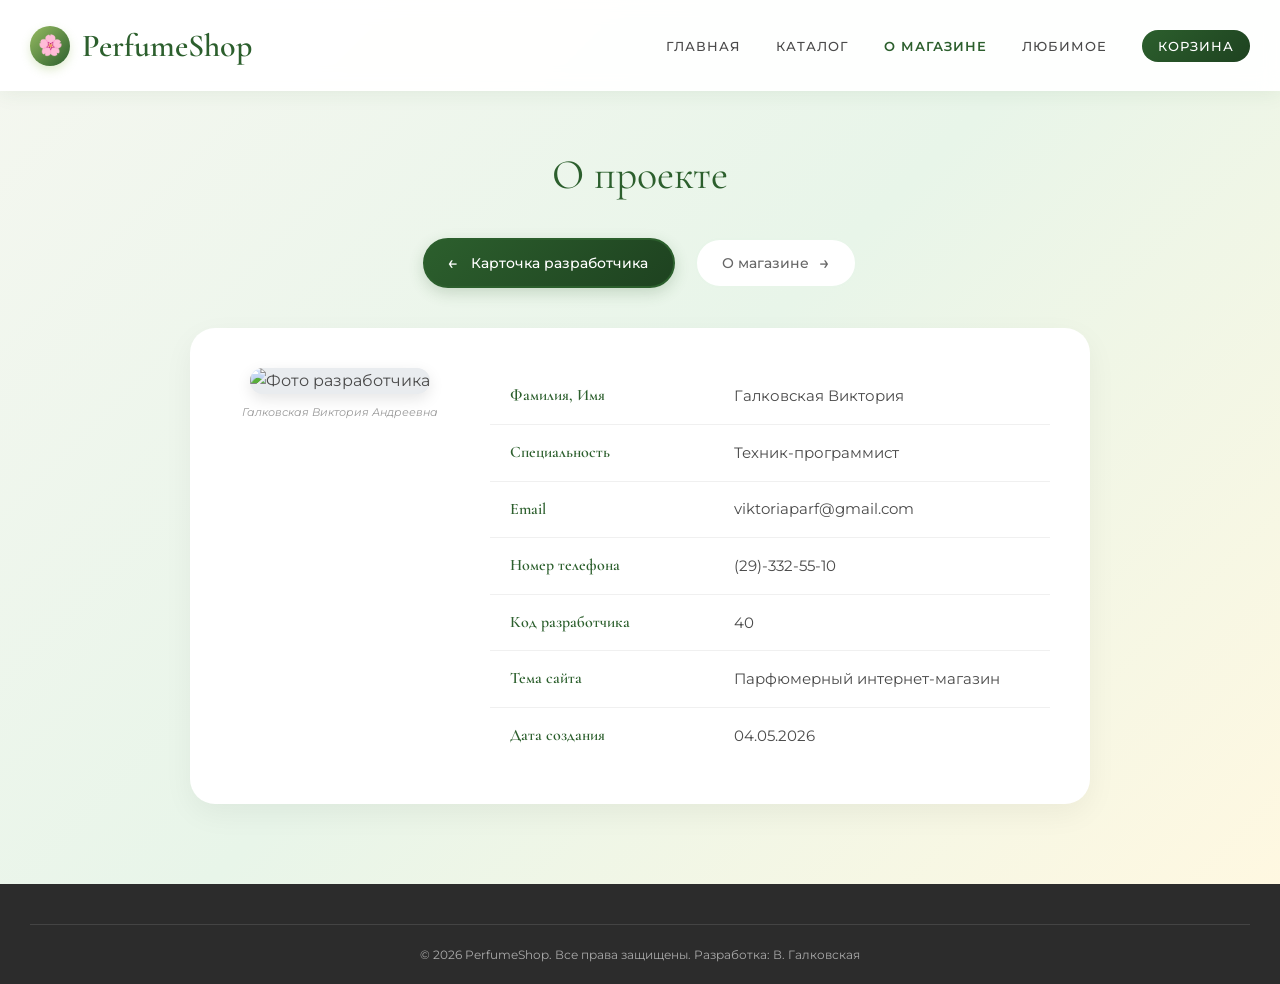
==== about.html @ 395e1ba9 "Add files via upload" ====
<!DOCTYPE html>
<html lang="ru">
<head>
    <link rel="stylesheet" href="style.css">
    <meta charset="UTF-8">
    <meta name="viewport" content="width=device-width, initial-scale=1.0">
    <title>О проекте | PerfumeShop</title>
    <link href="https://fonts.googleapis.com/css2?family=Cormorant+Garamond:wght@300;400;500;600&family=Montserrat:wght@300;400;500;600&display=swap" rel="stylesheet">
    <style>
        /* === БАЗОВЫЕ СТИЛИ (совпадают с index.html) === */
        * { margin: 0; padding: 0; box-sizing: border-box; }
        body {
            font-family: 'Montserrat', sans-serif;
            background: linear-gradient(135deg, #f5f7f0 0%, #e8f5e9 50%, #fff8e1 100%);
            background-attachment: fixed;
            color: #4a4a4a;
            line-height: 1.6;
            min-height: 100vh;
        }
        
        /* ШАПКА */
        header {
            background: rgba(255, 255, 255, 0.95);
            backdrop-filter: blur(10px);
            padding: 20px 0;
            box-shadow: 0 2px 20px rgba(44, 95, 45, 0.08);
            position: sticky; top: 0; z-index: 100;
        }
        .header-content { display: flex; justify-content: space-between; align-items: center; }
        .logo {
            font-family: 'Cormorant Garamond', serif; font-size: 32px; font-weight: 600;
            color: #2c5f2d; text-decoration: none; display: flex; align-items: center; gap: 12px;
        }
        .logo-icon {
            width: 40px; height: 40px; background: linear-gradient(135deg, #97bc62, #2c5f2d);
            border-radius: 50%; display: flex; align-items: center; justify-content: center;
            color: white; font-size: 20px; box-shadow: 0 4px 10px rgba(151, 188, 98, 0.3);
        }
        nav ul { display: flex; list-style: none; gap: 35px; align-items: center; }
        nav a {
            color: #4a4a4a; text-decoration: none; font-size: 13px; font-weight: 500;
            letter-spacing: 1px; text-transform: uppercase; transition: all 0.3s ease;
            position: relative; padding: 5px 0;
        }
        nav a:hover { color: #2c5f2d; }
        nav a::after {
            content: ''; position: absolute; bottom: 0; left: 0; width: 0; height: 2px;
            background: #97bc62; transition: width 0.3s ease;
        }
        nav a:hover::after { width: 100%; }

        /* === СТИЛИ СТРАНИЦЫ О ПРОЕКТЕ === */
        .page-title {
            font-family: 'Cormorant Garamond', serif;
            font-size: 42px;
            text-align: center;
            color: #2c5f2d;
            margin: 50px 0 30px;
            font-weight: 400;
        }

        /* Переключатель по стрелкам */
        .toggle-nav {
            display: flex;
            justify-content: center;
            gap: 20px;
            margin-bottom: 40px;
        }
        .toggle-btn {
            display: flex;
            align-items: center;
            gap: 10px;
            padding: 12px 25px;
            background: white;
            border: 2px solid #e8f5e9;
            border-radius: 30px;
            cursor: pointer;
            font-family: 'Montserrat', sans-serif;
            font-size: 14px;
            font-weight: 500;
            color: #666;
            transition: all 0.3s ease;
        }
        .toggle-btn:hover { border-color: #97bc62; color: #2c5f2d; }
        .toggle-btn.active {
            background: linear-gradient(135deg, #2c5f2d, #1e4220);
            color: white;
            border-color: #2c5f2d;
            box-shadow: 0 5px 15px rgba(44, 95, 45, 0.2);
        }
        .arrow { font-size: 18px; transition: transform 0.3s ease; }
        .toggle-btn.active .arrow-left { transform: translateX(-3px); }
        .toggle-btn.active .arrow-right { transform: translateX(3px); }

        /* Секции контента */
        .content-section {
            display: none;
            animation: fadeIn 0.5s ease;
        }
        .content-section.active { display: block; }
        @keyframes fadeIn { from { opacity: 0; transform: translateY(10px); } to { opacity: 1; transform: translateY(0); } }

        /* Карточка разработчика */
        .dev-card-wrapper {
            display: flex;
            gap: 40px;
            background: white;
            border-radius: 25px;
            padding: 40px;
            box-shadow: 0 10px 30px rgba(0,0,0,0.05);
            align-items: flex-start;
            max-width: 900px;
            margin: 0 auto;
        }
        .dev-photo {
            flex-shrink: 0;
            width: 220px;
            text-align: center;
        }
        .dev-photo img {
            width: 100%;
            height: 280px;
            object-fit: cover;
            border-radius: 15px;
            box-shadow: 0 5px 15px rgba(0,0,0,0.1);
            background: #e9ecef;
        }
        .photo-hint {
            margin-top: 10px;
            font-size: 11px;
            color: #999;
            font-style: italic;
        }
        .dev-table {
            width: 100%;
            border-collapse: collapse;
        }
        .dev-table th, .dev-table td {
            padding: 15px 20px;
            border-bottom: 1px solid #f0f0f0;
            text-align: left;
            vertical-align: middle;
        }
        .dev-table th {
            font-family: 'Cormorant Garamond', serif;
            font-weight: 600;
            color: #2c5f2d;
            width: 40%;
            font-size: 16px;
        }
        .dev-table td {
            color: #4a4a4a;
            font-size: 15px;
        }
        .dev-table tr:last-child th, .dev-table tr:last-child td { border-bottom: none; }

        /* О магазине */
        .store-info {
            background: white;
            border-radius: 25px;
            padding: 50px;
            box-shadow: 0 10px 30px rgba(0,0,0,0.05);
            max-width: 900px;
            margin: 0 auto;
        }
        .store-info h2 {
            font-family: 'Cormorant Garamond', serif;
            font-size: 32px;
            color: #2c5f2d;
            margin-bottom: 25px;
            text-align: center;
        }
        .store-info p {
            margin-bottom: 20px;
            font-size: 16px;
            line-height: 1.8;
            color: #555;
        }
        .store-features {
            display: grid;
            grid-template-columns: repeat(2, 1fr);
            gap: 20px;
            margin-top: 30px;
        }
        .feature-box {
            background: #f8faf7;
            padding: 25px;
            border-radius: 15px;
            border-left: 4px solid #97bc62;
        }
        .feature-box h4 {
            color: #2c5f2d;
            margin-bottom: 8px;
            font-size: 16px;
        }
        .feature-box p {
            font-size: 14px;
            margin-bottom: 0;
        }

        /* ПОДВАЛ */
        footer { background: #2c2c2c; color: #aaa; padding: 40px 0 20px; margin-top: 80px; }
        .footer-bottom { text-align: center; padding-top: 20px; border-top: 1px solid #444; font-size: 12px; }

        @media (max-width: 768px) {
            .dev-card-wrapper { flex-direction: column; align-items: center; }
            .store-features { grid-template-columns: 1fr; }
            .toggle-nav { flex-direction: column; align-items: center; }
        }
    </style>
</head>
<body>

    <!-- ШАПКА -->
    <header>
        <div class="container">
            <div class="header-content">
                <a href="index.html" class="logo">
                    <div class="logo-icon">🌸</div>
                    PerfumeShop
                </a>
                <nav>
                    <ul>
                        <li><a href="index.html">Главная</a></li>
                        <li><a href="catalog.html">Каталог</a></li>
                        <li><a href="about.html" style="color:#2c5f2d; font-weight:600;">О магазине</a></li>
                        <li><a href="favorites.html">Любимое</a></li>
                        <li><a href="cart.html" style="background: linear-gradient(135deg, #2c5f2d, #1e4220); color: white; padding: 8px 16px; border-radius: 20px;">Корзина</a></li>
                    </ul>
                </nav>
            </div>
        </div>
    </header>

    <main class="container">
        <h1 class="page-title">О проекте</h1>

        <!-- Переключатель -->
        <div class="toggle-nav">
            <button class="toggle-btn active" onclick="switchTab('dev')">
                <span class="arrow arrow-left">←</span> Карточка разработчика
            </button>
            <button class="toggle-btn" onclick="switchTab('store')">
                О магазине <span class="arrow arrow-right">→</span>
            </button>
        </div>

        <!-- СЕКЦИЯ 1: КАРТОЧКА РАЗРАБОТЧИКА (по умолчанию) -->
        <section id="dev-section" class="content-section active">
            <div class="dev-card-wrapper">
                <div class="dev-photo">
                    <!-- ВСТАВЬТЕ ВАШЕ ФОТО В ПАПКУ img/developer-photo.jpg -->
                    <img src="img/developer-photo.jpg" alt="Фото разработчика">
                    <p class="photo-hint">Галковская Виктория Андреевна</p>
                </div>
                <table class="dev-table">
                    <tr>
                        <th>Фамилия, Имя</th>
                        <td>Галковская Виктория</td>
                    </tr>
                    <tr>
                        <th>Специальность</th>
                        <td>Техник-программист</td>
                    </tr>
                    <tr>
                        <th>Email</th>
                        <td>viktoriaparf@gmail.com</td>
                    </tr>
                    <tr>
                        <th>Номер телефона</th>
                        <td>(29)-332-55-10</td>
                    </tr>
                    <tr>
                        <th>Код разработчика</th>
                        <td>40</td>
                    </tr>
                    <tr>
                        <th>Тема сайта</th>
                        <td>Парфюмерный интернет-магазин</td>
                    </tr>
                    <tr>
                        <th>Дата создания</th>
                        <td>04.05.2026</td>
                    </tr>
                </table>
            </div>
        </section>

        <!-- СЕКЦИЯ 2: О МАГАЗИНЕ -->
        <section id="store-section" class="content-section">
            <div class="store-info">
                <h2>Добро пожаловать в PerfumeShop</h2>
                <p>PerfumeShop — это современный онлайн-магазин оригинальной парфюмерии, созданный с любовью к искусству ароматов. Мы начали свой путь в 2020 году как небольшой проект для ценителей нишевой и люксовой парфюмерии, а сегодня представляем одну из самых полных коллекций ароматов в Беларуси.</p>
                <p>Наша миссия проста: сделать мир изысканных запахов доступным для каждого. Мы сотрудничаем напрямую с официальными дистрибьюторами Chanel, Dior, Tom Ford, Gucci и других мировых брендов, гарантируя 100% подлинность каждой единицы товара.</p>
                
                <div class="store-features">
                    <div class="feature-box">
                        <h4>✨ Только оригинал</h4>
                        <p>Вся продукция сертифицирована и проходит строгий контроль качества перед отправкой.</p>
                    </div>
                    <div class="feature-box">
                        <h4>🚚 Быстрая доставка</h4>
                        <p>Отправляем заказы в день оформления. Доставка по Минску за 1 день, по РБ — 2-3 дня.</p>
                    </div>
                    <div class="feature-box">
                        <h4>🎁 Пробники в подарок</h4>
                        <p>К каждому заказу от 100 BYN прикладываем миниатюры премиальных ароматов.</p>
                    </div>
                    <div class="feature-box">
                        <h4>💚 Консультация парфюмера</h4>
                        <p>Наши эксперты помогут подобрать идеальный аромат под ваш стиль и сезон.</p>
                    </div>
                </div>

                <p style="margin-top: 30px; text-align: center; font-style: italic; color: #888;">
                    PerfumeShop © 2020–2026 | г. Бобруйск, ул. Советская, 12<br>
                    Режим работы: Пн–Пт 10:00–20:00, Сб–Вс 11:00–18:00
                </p>
            </div>
        </section>
    </main>

    <!-- ПОДВАЛ -->
    <footer>
        <div class="container">
            <div class="footer-bottom">
                <p>&copy; 2026 PerfumeShop. Все права защищены. Разработка: В. Галковская</p>
            </div>
        </div>
    </footer>

    <script>
        function switchTab(tab) {
            // Убираем active у всех кнопок и секций
            document.querySelectorAll('.toggle-btn').forEach(btn => btn.classList.remove('active'));
            document.querySelectorAll('.content-section').forEach(sec => sec.classList.remove('active'));

            // Активируем нужные
            if (tab === 'dev') {
                document.querySelector('.toggle-btn:nth-child(1)').classList.add('active');
                document.getElementById('dev-section').classList.add('active');
            } else {
                document.querySelector('.toggle-btn:nth-child(2)').classList.add('active');
                document.getElementById('store-section').classList.add('active');
            }
        }
    </script>
</body>
</html>
---- style.css ----
/* Базовые размеры (будут меняться через media queries) */
            --base-font-size: 16px;
            --container-max-width: 1200px;
            --section-padding: 80px;
            --grid-gap: 30px;
        }

        * { margin: 0; padding: 0; box-sizing: border-box; }
        
        html {
            font-size: var(--base-font-size);
            scroll-behavior: smooth;
        }
        
        body {
            font-family: 'Montserrat', sans-serif;
            background: linear-gradient(135deg, #f5f7f0 0%, #e8f5e9 50%, #fff8e1 100%);
            background-attachment: fixed;
            color: var(--text-color);
            line-height: 1.6;
            min-height: 100vh;
            overflow-x: hidden;
        }
        
        /* Контейнер с резиновой шириной */
        .container { 
            width: 100%;
            max-width: var(--container-max-width); 
            margin: 0 auto; 
            padding: 0 clamp(15px, 3vw, 30px); 
        }
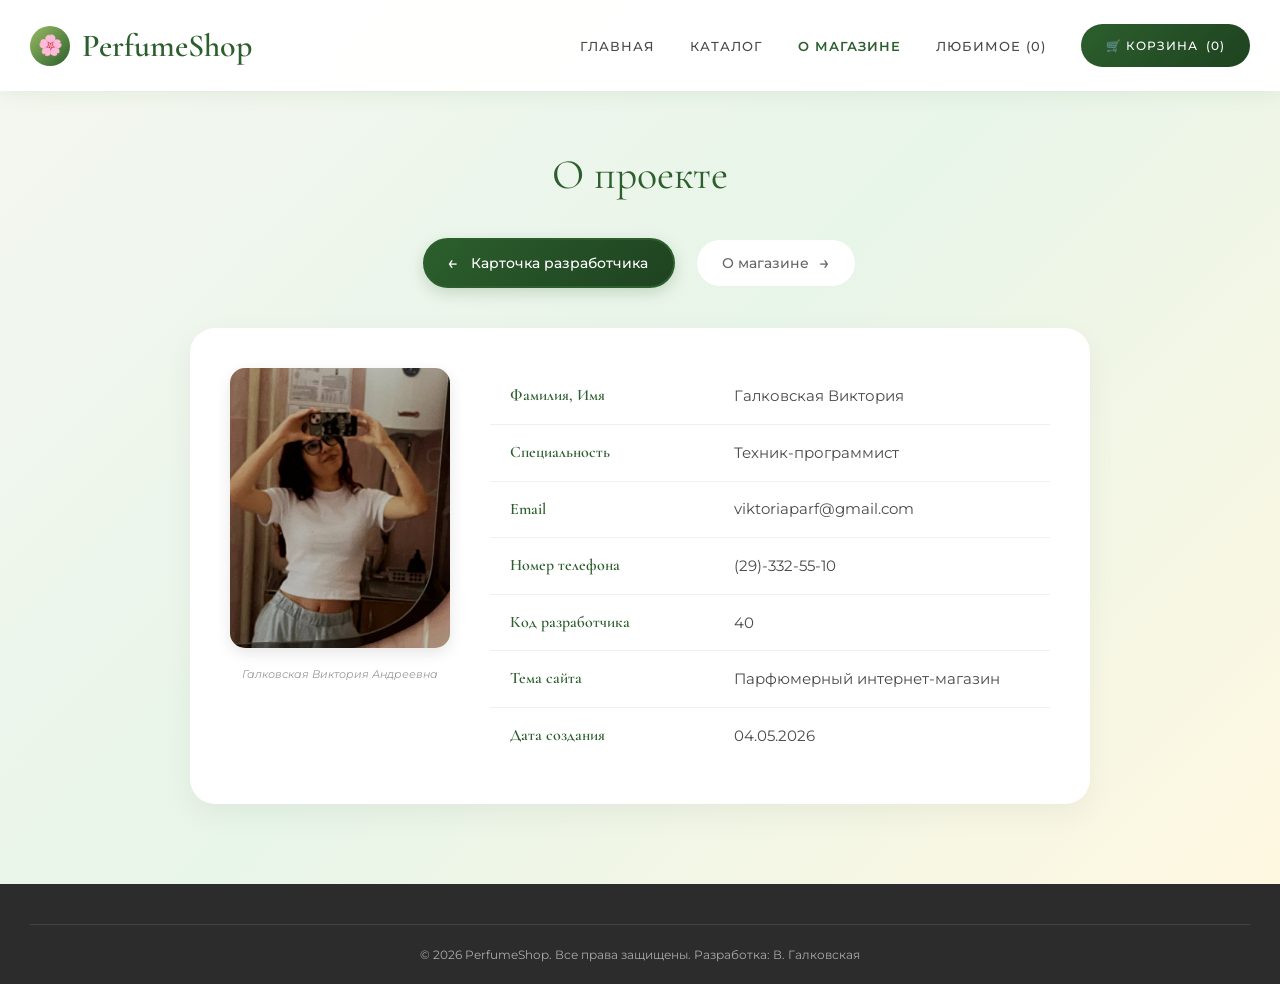
==== commit 34042531: "Add files via upload" ====
--- a/about.html
+++ b/about.html
@@ -17,37 +17,7 @@
             line-height: 1.6;
             min-height: 100vh;
         }
-        
-        /* ШАПКА */
-        header {
-            background: rgba(255, 255, 255, 0.95);
-            backdrop-filter: blur(10px);
-            padding: 20px 0;
-            box-shadow: 0 2px 20px rgba(44, 95, 45, 0.08);
-            position: sticky; top: 0; z-index: 100;
-        }
-        .header-content { display: flex; justify-content: space-between; align-items: center; }
-        .logo {
-            font-family: 'Cormorant Garamond', serif; font-size: 32px; font-weight: 600;
-            color: #2c5f2d; text-decoration: none; display: flex; align-items: center; gap: 12px;
-        }
-        .logo-icon {
-            width: 40px; height: 40px; background: linear-gradient(135deg, #97bc62, #2c5f2d);
-            border-radius: 50%; display: flex; align-items: center; justify-content: center;
-            color: white; font-size: 20px; box-shadow: 0 4px 10px rgba(151, 188, 98, 0.3);
-        }
-        nav ul { display: flex; list-style: none; gap: 35px; align-items: center; }
-        nav a {
-            color: #4a4a4a; text-decoration: none; font-size: 13px; font-weight: 500;
-            letter-spacing: 1px; text-transform: uppercase; transition: all 0.3s ease;
-            position: relative; padding: 5px 0;
-        }
-        nav a:hover { color: #2c5f2d; }
-        nav a::after {
-            content: ''; position: absolute; bottom: 0; left: 0; width: 0; height: 2px;
-            background: #97bc62; transition: width 0.3s ease;
-        }
-        nav a:hover::after { width: 100%; }
+
 
         /* === СТИЛИ СТРАНИЦЫ О ПРОЕКТЕ === */
         .page-title {
@@ -224,8 +194,8 @@
                         <li><a href="index.html">Главная</a></li>
                         <li><a href="catalog.html">Каталог</a></li>
                         <li><a href="about.html" style="color:#2c5f2d; font-weight:600;">О магазине</a></li>
-                        <li><a href="favorites.html">Любимое</a></li>
-                        <li><a href="cart.html" style="background: linear-gradient(135deg, #2c5f2d, #1e4220); color: white; padding: 8px 16px; border-radius: 20px;">Корзина</a></li>
+                        <li><a href="favorites.html">Любимое <span id="favCount">(0)</span></a></li>
+                        <li><a href="cart.html" class="cart-btn">🛒 Корзина <span id="cartCount">(0)</span></a></li>
                     </ul>
                 </nav>
             </div>
--- a/style.css
+++ b/style.css
@@ -1,31 +1,781 @@
-/* Базовые размеры (будут меняться через media queries) */
-            --base-font-size: 16px;
-            --container-max-width: 1200px;
-            --section-padding: 80px;
-            --grid-gap: 30px;
-        }
-
-        * { margin: 0; padding: 0; box-sizing: border-box; }
-        
-        html {
-            font-size: var(--base-font-size);
-            scroll-behavior: smooth;
-        }
-        
-        body {
-            font-family: 'Montserrat', sans-serif;
-            background: linear-gradient(135deg, #f5f7f0 0%, #e8f5e9 50%, #fff8e1 100%);
-            background-attachment: fixed;
-            color: var(--text-color);
-            line-height: 1.6;
-            min-height: 100vh;
-            overflow-x: hidden;
-        }
-        
-        /* Контейнер с резиновой шириной */
-        .container { 
-            width: 100%;
-            max-width: var(--container-max-width); 
-            margin: 0 auto; 
-            padding: 0 clamp(15px, 3vw, 30px); 
-        }+:root {
+    /* Основные цвета */
+    --primary-color: #2c5f2d;
+    --secondary-color: #97bc62;
+    --accent-color: #e74c3c;
+    --text-color: #4a4a4a;
+    --light-bg: #f5f7f0;
+    --white: #ffffff;
+    
+    /* Базовые размеры (будут меняться через media queries) */
+    --base-font-size: 16px;
+    --container-max-width: 1200px;
+    --section-padding: 80px;
+    --grid-gap: 30px;
+}
+
+* { margin: 0; padding: 0; box-sizing: border-box; }
+
+html {
+    font-size: var(--base-font-size);
+    scroll-behavior: smooth;
+}
+
+body {
+    font-family: 'Montserrat', sans-serif;
+    background: linear-gradient(135deg, #f5f7f0 0%, #e8f5e9 50%, #fff8e1 100%);
+    background-attachment: fixed;
+    color: var(--text-color);
+    line-height: 1.6;
+    min-height: 100vh;
+    overflow-x: hidden;
+}
+
+/* Контейнер с резиновой шириной */
+.container { 
+    width: 100%;
+    max-width: var(--container-max-width); 
+    margin: 0 auto; 
+    padding: 0 clamp(15px, 3vw, 30px); 
+}
+
+/* === ШАПКА === */
+header {
+    background: rgba(255, 255, 255, 0.95); 
+    backdrop-filter: blur(10px);
+    padding: clamp(15px, 2vw, 20px) 0; 
+    box-shadow: 0 2px 20px rgba(44, 95, 45, 0.08);
+    position: sticky; 
+    top: 0; 
+    z-index: 100;
+}
+
+.header-content {
+    display: flex;
+    justify-content: space-between;
+    align-items: center;
+    flex-wrap: wrap;
+    gap: clamp(10px, 2vw, 20px);
+}
+
+.logo {
+    font-family: 'Cormorant Garamond', serif;
+    font-size: clamp(1.5rem, 4vw, 2rem);
+    font-weight: 600;
+    color: var(--primary-color);
+    text-decoration: none;
+    display: flex;
+    align-items: center;
+    gap: clamp(8px, 1.5vw, 12px);
+    white-space: nowrap;
+}
+
+.logo-icon {
+    width: clamp(35px, 5vw, 40px); 
+    height: clamp(35px, 5vw, 40px); 
+    background: linear-gradient(135deg, var(--secondary-color), var(--primary-color));
+    border-radius: 50%; 
+    display: flex; 
+    align-items: center; 
+    justify-content: center;
+    color: white; 
+    font-size: clamp(16px, 3vw, 20px);
+    flex-shrink: 0;
+}
+
+nav ul { 
+    display: flex; 
+    list-style: none; 
+    gap: clamp(15px, 3vw, 35px); 
+    align-items: center;
+    flex-wrap: wrap;
+}
+
+nav a {
+    color: var(--text-color); 
+    text-decoration: none; 
+    font-size: clamp(0.75rem, 1.5vw, 0.813rem); 
+    font-weight: 500;
+    letter-spacing: 1px; 
+    text-transform: uppercase; 
+    transition: all 0.3s ease;
+    white-space: nowrap;
+}
+
+nav a:hover { color: var(--primary-color); }
+
+nav a::after {
+    content: '';
+    position: absolute;
+    bottom: 0;
+    left: 0;
+    width: 0;
+    height: 2px;
+    background: #97bc62;
+    transition: width 0.3s ease;
+}
+nav a:hover::after { width: 100%; }
+
+.cart-btn {
+    background: linear-gradient(135deg, var(--primary-color), #1e4220); 
+    color: white;
+    padding: clamp(8px, 1.5vw, 12px) clamp(15px, 2.5vw, 25px); 
+    border-radius: 25px; 
+    font-size: clamp(0.7rem, 1.5vw, 0.75rem); 
+    font-weight: 500;
+    display: flex; 
+    align-items: center; 
+    gap: 8px; 
+    transition: all 0.3s ease; 
+    text-decoration: none;
+}
+
+.cart-btn:hover { transform: translateY(-2px); box-shadow: 0 8px 20px rgba(44, 95, 45, 0.3); }
+
+/* === HERO БЛОК === */
+.hero {
+    background: linear-gradient(135deg, #e8f5e9 0%, #f1f8e9 50%, #fff8e1 100%);
+    padding: clamp(60px, 10vw, 100px) 0; 
+    text-align: center; 
+    margin: clamp(20px, 3vw, 30px) 0; 
+    border-radius: clamp(20px, 4vw, 40px);
+    position: relative; 
+    overflow: hidden; 
+    box-shadow: 0 10px 40px rgba(44, 95, 45, 0.1);
+}
+
+.hero::before {
+    content: '🌺'; 
+    position: absolute; 
+    top: clamp(20px, 4vw, 40px); 
+    right: clamp(40px, 8vw, 80px); 
+    font-size: clamp(60px, 10vw, 90px);
+    opacity: 0.15; 
+    animation: float 6s ease-in-out infinite;
+}
+
+.hero::after {
+    content: '🍃'; 
+    position: absolute; 
+    bottom: clamp(30px, 5vw, 50px); 
+    left: clamp(40px, 8vw, 80px); 
+    font-size: clamp(50px, 8vw, 80px);
+    opacity: 0.15; 
+    animation: float 8s ease-in-out infinite reverse;
+}
+
+@keyframes float { 
+    0%, 100% { transform: translateY(0px); }
+    50% { transform: translateY(-25px); } 
+}
+
+.hero h1 { 
+    font-family: 'Cormorant Garamond', serif; 
+    font-size: clamp(2rem, 6vw, 4rem); 
+    font-weight: 300;
+    color: var(--primary-color); 
+    margin-bottom: clamp(15px, 2vw, 20px);
+    line-height: 1.2;
+}
+
+.hero p { 
+    font-size: clamp(1rem, 2.5vw, 1.25rem); 
+    color: #556b2f; 
+    margin-bottom: clamp(30px, 5vw, 50px); 
+}
+
+.hero-btn {
+    display: inline-block; 
+    padding: clamp(12px, 2.5vw, 18px) clamp(30px, 5vw, 55px); 
+    background: linear-gradient(135deg, var(--primary-color), #1e4220);
+    color: white; 
+    text-decoration: none; 
+    border-radius: 30px; 
+    font-size: clamp(0.8rem, 2vw, 0.938rem); 
+    font-weight: 600;
+    text-transform: uppercase; 
+    letter-spacing: 1.5px; 
+    transition: all 0.3s ease;
+    box-shadow: 0 10px 25px rgba(44, 95, 45, 0.3);
+}
+
+.hero-btn:hover { transform: translateY(-5px); box-shadow: 0 15px 35px rgba(44, 95, 45, 0.4); }
+
+/* === СЕКЦИИ === */
+.section { padding: clamp(40px, 8vw, var(--section-padding)) 0; }
+
+.section-title { 
+    font-family: 'Cormorant Garamond', serif; 
+    font-size: clamp(1.8rem, 5vw, 2.625rem); 
+    text-align: center; 
+    margin-bottom: clamp(30px, 6vw, 60px); 
+    color: var(--primary-color); 
+}
+
+/* === СЕТКА ТОВАРОВ (резиновая) === */
+.products-grid { 
+    display: grid; 
+    grid-template-columns: repeat(auto-fit, minmax(min(100%, 250px), 1fr)); 
+    gap: clamp(20px, 3vw, var(--grid-gap)); 
+}
+
+.product-card {
+    background: var(--white); 
+    border-radius: clamp(15px, 3vw, 20px); 
+    padding: clamp(20px, 3vw, 30px) clamp(15px, 2.5vw, 25px); 
+    text-align: center;
+    transition: all 0.4s ease; 
+    box-shadow: 0 5px 20px rgba(0,0,0,0.05);
+    cursor: pointer; 
+    position: relative;
+}
+
+.product-card:hover { transform: translateY(-10px); box-shadow: 0 15px 40px rgba(44, 95, 45, 0.15); }
+
+.product-image {
+    width: 100%; 
+    height: clamp(200px, 35vw, 280px); 
+    background: #f8f9fa; 
+    border-radius: clamp(10px, 2vw, 15px);
+    margin-bottom: clamp(15px, 2.5vw, 20px); 
+    display: flex; 
+    align-items: center; 
+    justify-content: center; 
+    position: relative;
+}
+
+.product-image img { max-width: 85%; max-height: 85%; object-fit: contain; }
+
+.product-badge {
+    position: absolute; 
+    top: clamp(10px, 2vw, 15px); 
+    right: clamp(10px, 2vw, 15px); 
+    background: linear-gradient(135deg, var(--secondary-color), var(--primary-color));
+    color: white; 
+    padding: clamp(4px, 1vw, 6px) clamp(10px, 2vw, 14px); 
+    border-radius: 20px; 
+    font-size: clamp(9px, 1.5vw, 11px); 
+    font-weight: 600; 
+    text-transform: uppercase;
+}
+
+.product-badge.new { background: linear-gradient(135deg, #667eea, #764ba2); }
+
+/* КНОПКА ИЗБРАННОГО */
+.fav-btn {
+    position: absolute; 
+    top: clamp(10px, 2vw, 15px); 
+    left: clamp(10px, 2vw, 15px);
+    width: clamp(35px, 5vw, 40px); 
+    height: clamp(35px, 5vw, 40px); 
+    background: white; 
+    border: 2px solid #e8f5e9;
+    border-radius: 50%; 
+    cursor: pointer; 
+    font-size: clamp(16px, 3vw, 20px);
+    display: flex; 
+    align-items: center; 
+    justify-content: center;
+    transition: all 0.3s ease; 
+    z-index: 3; 
+    color: #ccc;
+}
+
+.fav-btn:hover { border-color: var(--accent-color); color: var(--accent-color); transform: scale(1.1); }
+.fav-btn.active { background: #fff0f0; border-color: var(--accent-color); color: var(--accent-color); }
+
+.product-brand { 
+    font-size: clamp(0.75rem, 1.5vw, 0.813rem); 
+    color: var(--secondary-color); 
+    font-weight: 600; 
+    text-transform: uppercase; 
+    letter-spacing: 1.5px; 
+    margin-bottom: clamp(8px, 1.5vw, 10px); 
+}
+
+.product-card h3 { 
+    font-family: 'Cormorant Garamond', serif; 
+    font-size: clamp(1.2rem, 3vw, 1.5rem); 
+    color: #333; 
+    margin-bottom: clamp(6px, 1vw, 8px); 
+}
+
+.product-meta { 
+    font-size: clamp(0.75rem, 1.5vw, 0.813rem); 
+    color: #999; 
+    margin-bottom: clamp(10px, 2vw, 15px); 
+}
+
+.price { 
+    font-size: clamp(1.4rem, 3.5vw, 1.75rem); 
+    color: var(--primary-color); 
+    font-weight: 600; 
+    margin-bottom: clamp(15px, 2.5vw, 20px); 
+}
+
+.add-to-cart {
+    width: 100%; 
+    padding: clamp(10px, 2vw, 12px); 
+    background: transparent; 
+    color: var(--primary-color); 
+    border: 2px solid var(--primary-color);
+    border-radius: 25px; 
+    cursor: pointer; 
+    font-size: clamp(0.7rem, 1.5vw, 0.75rem); 
+    font-weight: 600; 
+    text-transform: uppercase; 
+    transition: all 0.3s;
+}
+
+.add-to-cart:hover { background: linear-gradient(135deg, var(--primary-color), #1e4220); color: white; }
+
+/* Преимущества и Подвал */
+.advantages { 
+    background: linear-gradient(135deg, rgba(232, 245, 233, 0.5), rgba(255, 248, 225, 0.5)); 
+    padding: clamp(40px, 8vw, 80px) 0; 
+    margin: clamp(30px, 5vw, 40px) 0; 
+    border-radius: clamp(20px, 4vw, 30px); 
+}
+
+.adv-grid { 
+    display: grid; 
+    grid-template-columns: repeat(auto-fit, minmax(min(100%, 220px), 1fr)); 
+    gap: clamp(20px, 3vw, 30px); 
+}
+
+.adv-item { 
+    text-align: center; 
+    padding: clamp(20px, 3vw, 30px) clamp(15px, 2.5vw, 20px); 
+    background: white; 
+    border-radius: clamp(15px, 3vw, 20px); 
+}
+
+.adv-icon { font-size: clamp(35px, 6vw, 50px); margin-bottom: clamp(15px, 2.5vw, 20px); }
+.adv-item h4 { 
+    font-family: 'Cormorant Garamond', serif; 
+    font-size: clamp(1rem, 2.5vw, 1.25rem); 
+    color: var(--primary-color); 
+    margin-bottom: clamp(8px, 1.5vw, 10px); 
+}
+.adv-item p { font-size: clamp(0.75rem, 1.5vw, 0.813rem); color: #666; }
+
+.newsletter { 
+    background: linear-gradient(135deg, var(--primary-color), #1e4220); 
+    padding: clamp(40px, 8vw, 80px) 0; 
+    text-align: center; 
+    color: white; 
+    border-radius: clamp(20px, 4vw, 30px); 
+    margin: clamp(30px, 5vw, 40px) 0; 
+    position: relative; 
+    overflow: hidden; 
+}
+
+.newsletter::before { 
+    content: '🌸'; 
+    position: absolute; 
+    top: -30px; 
+    left: -20px; 
+    font-size: clamp(150px, 25vw, 200px); 
+    opacity: 0.05; 
+}
+
+.newsletter h2 { 
+    font-family: 'Cormorant Garamond', serif; 
+    font-size: clamp(1.5rem, 4vw, 2.25rem); 
+    margin-bottom: clamp(10px, 2vw, 15px); 
+}
+
+.newsletter p { 
+    font-size: clamp(0.8rem, 1.8vw, 0.875rem); 
+    opacity: 0.9; 
+    margin-bottom: clamp(25px, 4vw, 35px); 
+}
+
+.sub-form { 
+    display: flex; 
+    justify-content: center; 
+    gap: clamp(10px, 2vw, 15px);
+    flex-wrap: wrap;
+}
+
+.sub-form input { 
+    padding: clamp(12px, 2.5vw, 15px) clamp(20px, 3vw, 25px); 
+    border: none; 
+    border-radius: 30px; 
+    width: clamp(250px, 40vw, 350px); 
+    font-size: clamp(0.8rem, 1.8vw, 0.875rem); 
+}
+
+.sub-form button { 
+    padding: clamp(12px, 2.5vw, 15px) clamp(25px, 4vw, 35px); 
+    background: var(--secondary-color); 
+    color: white; 
+    border: none; 
+    border-radius: 30px;
+    font-size: clamp(0.75rem, 1.5vw, 0.813rem); 
+    font-weight: 600; 
+    text-transform: uppercase; 
+    cursor: pointer; 
+}
+
+footer { 
+    background: #2c2c2c; 
+    color: #aaa; 
+    padding: clamp(40px, 6vw, 60px) 0 clamp(20px, 3vw, 30px); 
+    margin-top: clamp(40px, 6vw, 60px); 
+}
+
+.footer-content { 
+    display: grid; 
+    grid-template-columns: repeat(auto-fit, minmax(min(100%, 200px), 1fr)); 
+    gap: clamp(25px, 4vw, 40px); 
+    margin-bottom: clamp(30px, 5vw, 40px); 
+}
+
+.footer-col h4 { 
+    color: white; 
+    font-family: 'Cormorant Garamond', serif; 
+    font-size: clamp(1rem, 2.5vw, 1.25rem); 
+    margin-bottom: clamp(15px, 2.5vw, 20px); 
+}
+
+.footer-col p, .footer-col a { 
+    font-size: clamp(0.75rem, 1.5vw, 0.813rem); 
+    line-height: 2; 
+    color: #aaa; 
+    text-decoration: none; 
+}
+
+.footer-col a:hover { color: var(--secondary-color); }
+.footer-col ul { list-style: none; }
+.footer-bottom { 
+    text-align: center; 
+    padding-top: clamp(20px, 3vw, 30px); 
+    border-top: 1px solid #444; 
+    font-size: clamp(0.7rem, 1.5vw, 0.75rem); 
+}
+
+/* МОДАЛЬНОЕ ОКНО (адаптивное) */
+.modal {
+    display: none; 
+    position: fixed; 
+    top: 0; 
+    left: 0; 
+    width: 100%; 
+    height: 100%;
+    background: rgba(0,0,0,0.4); 
+    backdrop-filter: blur(10px);
+    -webkit-backdrop-filter: blur(10px);
+    z-index: 1000; 
+    justify-content: center; 
+    align-items: center; 
+    padding: clamp(10px, 2vw, 20px);
+}
+
+.modal.active { display: flex; }
+
+.modal-content {
+    background: white; 
+    border-radius: clamp(20px, 4vw, 25px); 
+    max-width: min(90%, 900px); 
+    width: 100%; 
+    max-height: 90vh;
+    overflow-y: auto; 
+    position: relative; 
+    animation: modalFadeIn 0.3s ease;
+}
+
+@keyframes modalFadeIn { 
+    from { opacity: 0; transform: scale(0.95); } 
+    to { opacity: 1; transform: scale(1); } 
+}
+
+.modal-close { 
+    position: absolute; 
+    top: clamp(15px, 2.5vw, 20px); 
+    right: clamp(20px, 3vw, 25px); 
+    background: none; 
+    border: none; 
+    font-size: clamp(24px, 4vw, 32px); 
+    cursor: pointer; 
+    color: #888; 
+    z-index: 10; 
+}
+
+.modal-close:hover { color: var(--primary-color); }
+
+.modal-body { 
+    display: grid; 
+    grid-template-columns: 1fr 1fr; 
+    gap: clamp(25px, 4vw, 40px); 
+    padding: clamp(25px, 4vw, 40px); 
+}
+
+.modal-image { 
+    background: #f8f9fa; 
+    border-radius: clamp(15px, 3vw, 20px); 
+    display: flex; 
+    align-items: center; 
+    justify-content: center; 
+    padding: clamp(20px, 3vw, 30px); 
+    height: clamp(300px, 50vh, 450px); 
+    position: relative; 
+}
+
+.modal-image img { max-width: 100%; max-height: 100%; object-fit: contain; }
+
+.modal-fav-btn {
+    position: absolute; 
+    top: clamp(15px, 2.5vw, 20px); 
+    left: clamp(15px, 2.5vw, 20px);
+    width: clamp(40px, 6vw, 44px); 
+    height: clamp(40px, 6vw, 44px); 
+    background: white; 
+    border: 2px solid #e8f5e9;
+    border-radius: 50%; 
+    cursor: pointer; 
+    font-size: clamp(18px, 3vw, 22px);
+    display: flex; 
+    align-items: center; 
+    justify-content: center;
+    transition: all 0.3s ease; 
+    z-index: 10; 
+    color: #ccc;
+}
+
+.modal-fav-btn:hover { border-color: var(--accent-color); color: var(--accent-color); transform: scale(1.1); }
+.modal-fav-btn.active { background: #fff0f0; border-color: var(--accent-color); color: var(--accent-color); }
+
+.modal-brand { 
+    font-size: clamp(0.8rem, 1.8vw, 0.875rem); 
+    color: var(--secondary-color); 
+    font-weight: 600; 
+    text-transform: uppercase; 
+    letter-spacing: 1.5px; 
+    margin-bottom: clamp(8px, 1.5vw, 10px); 
+}
+
+.modal-title { 
+    font-family: 'Cormorant Garamond', serif; 
+    font-size: clamp(1.5rem, 4vw, 2.25rem); 
+    color: var(--primary-color); 
+    margin-bottom: clamp(10px, 2vw, 15px); 
+}
+
+.modal-price { 
+    font-size: clamp(1.5rem, 3.5vw, 2rem); 
+    color: var(--primary-color); 
+    font-weight: 600; 
+    margin-bottom: clamp(15px, 2.5vw, 25px); 
+}
+
+.modal-origin { 
+    margin-bottom: clamp(15px, 2.5vw, 25px); 
+    padding-bottom: clamp(15px, 2.5vw, 20px); 
+    border-bottom: 2px solid #f0f0f0; 
+}
+
+.modal-origin strong { color: var(--primary-color); font-size: clamp(0.85rem, 1.8vw, 0.938rem); }
+
+.modal-desc { 
+    font-size: clamp(0.85rem, 1.8vw, 0.938rem); 
+    line-height: 1.8; 
+    color: #555; 
+    margin-bottom: clamp(20px, 3vw, 30px); 
+}
+
+.fragrance-pyramid h3 { 
+    font-family: 'Cormorant Garamond', serif; 
+    font-size: clamp(1.2rem, 3vw, 1.5rem); 
+    color: var(--primary-color); 
+    margin-bottom: clamp(15px, 2.5vw, 20px); 
+}
+
+.note-level { 
+    background: #f8faf7; 
+    padding: clamp(10px, 2vw, 15px) clamp(15px, 2.5vw, 20px); 
+    border-radius: clamp(8px, 1.5vw, 12px); 
+    margin-bottom: clamp(8px, 1.5vw, 12px); 
+    border-left: 4px solid var(--secondary-color); 
+}
+
+.note-level h4 { 
+    font-size: clamp(0.75rem, 1.5vw, 0.813rem); 
+    color: var(--primary-color); 
+    text-transform: uppercase; 
+    margin-bottom: clamp(4px, 1vw, 6px); 
+    font-weight: 600; 
+    letter-spacing: 0.5px; 
+}
+
+.note-level p { 
+    font-size: clamp(0.8rem, 1.6vw, 0.875rem); 
+    color: #666; 
+    margin: 0; 
+}
+
+.modal-cart-btn {
+    width: 100%; 
+    padding: clamp(12px, 2.5vw, 16px); 
+    background: linear-gradient(135deg, var(--primary-color), #1e4220);
+    color: white; 
+    border: none; 
+    border-radius: 25px; 
+    font-size: clamp(0.8rem, 1.8vw, 0.875rem); 
+    font-weight: 600;
+    text-transform: uppercase; 
+    letter-spacing: 1px; 
+    cursor: pointer; 
+    margin-top: clamp(15px, 2.5vw, 25px); 
+    transition: all 0.3s;
+}
+
+.modal-cart-btn:hover { transform: translateY(-2px); box-shadow: 0 8px 20px rgba(44, 95, 45, 0.3); }
+
+/* ============================================
+    МЕДИА-ЗАПРОСЫ ДЛЯ РАЗНЫХ РАЗРЕШЕНИЙ
+    ============================================ */
+
+/* Очень маленькие экраны (320px - 480px) */
+@media (max-width: 480px) {
+    :root {
+        --base-font-size: 14px;
+        --section-padding: 40px;
+        --grid-gap: 15px;
+    }
+    
+    .header-content {
+        flex-direction: column;
+        text-align: center;
+    }
+    
+    nav ul {
+        justify-content: center;
+        gap: 10px;
+    }
+    
+    .hero::before,
+    .hero::after {
+        display: none;
+    }
+    
+    .products-grid {
+        grid-template-columns: 1fr;
+    }
+    
+    .adv-grid {
+        grid-template-columns: 1fr;
+    }
+    
+    .modal-body {
+        grid-template-columns: 1fr;
+    }
+    
+    .modal-image {
+        height: 250px;
+    }
+}
+
+/* Маленькие экраны (481px - 768px) */
+@media (max-width: 768px) {
+    :root {
+        --section-padding: 50px;
+    }
+    
+    .products-grid {
+        grid-template-columns: repeat(2, 1fr);
+    }
+    
+    .adv-grid {
+        grid-template-columns: repeat(2, 1fr);
+    }
+    
+    .sub-form {
+        flex-direction: column;
+        align-items: center;
+    }
+    
+    .sub-form input {
+        width: 100%;
+        max-width: 300px;
+    }
+    
+    .footer-content {
+        grid-template-columns: 1fr;
+        text-align: center;
+    }
+}
+
+/* Средние экраны (769px - 1024px) */
+@media (max-width: 1024px) {
+    .products-grid {
+        grid-template-columns: repeat(2, 1fr);
+    }
+    
+    .modal-body {
+        grid-template-columns: 1fr;
+    }
+    
+    .modal-image {
+        height: 300px;
+    }
+}
+
+/* Большие экраны (1025px - 1200px) */
+@media (min-width: 1025px) and (max-width: 1200px) {
+    .products-grid {
+        grid-template-columns: repeat(3, 1fr);
+    }
+}
+
+/* Очень большие экраны (1201px - 1440px) */
+@media (min-width: 1201px) and (max-width: 1440px) {
+    .container {
+        max-width: 1300px;
+    }
+}
+
+/* Ultra-wide экраны (1441px+) */
+@media (min-width: 1441px) {
+    .container {
+        max-width: 1400px;
+    }
+    
+    .products-grid {
+        grid-template-columns: repeat(4, 1fr);
+    }
+}
+
+/* Ориентация устройства */
+@media (orientation: landscape) and (max-height: 500px) {
+    .hero {
+        padding: 40px 0;
+        margin: 15px 0;
+    }
+    
+    .hero h1 {
+        font-size: clamp(1.5rem, 4vw, 2.5rem);
+    }
+    
+    .modal-image {
+        height: 60vh;
+    }
+}
+
+/* Печать */
+@media print {
+    header, footer, .hero, .newsletter, .add-to-cart, .fav-btn {
+        display: none;
+    }
+    
+    body {
+        background: white;
+        color: black;
+    }
+    
+    .product-card {
+        break-inside: avoid;
+        box-shadow: none;
+        border: 1px solid #ddd;
+    }
+}
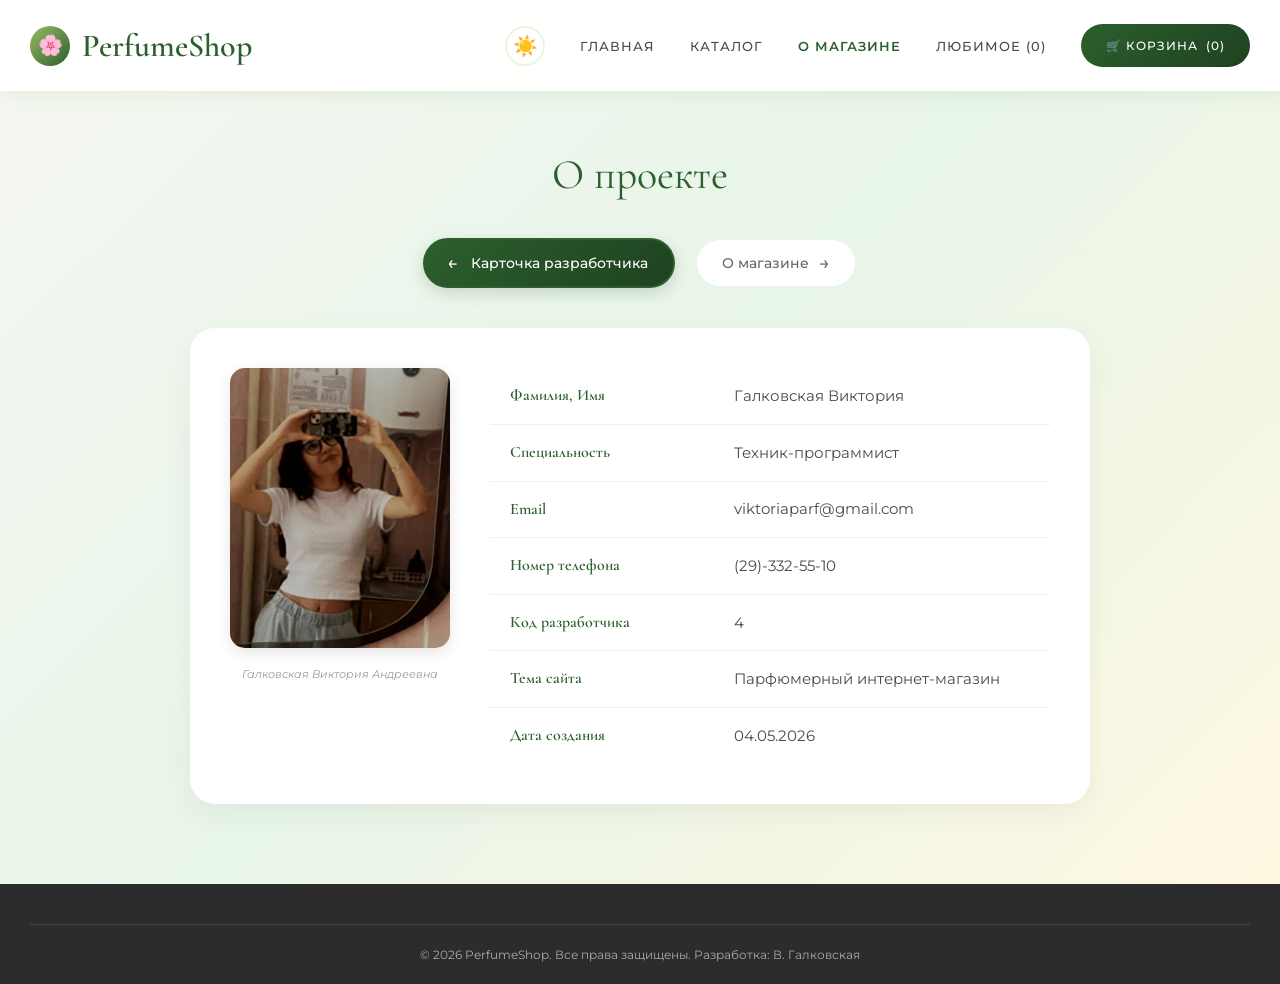
==== commit 53fe974f: "Add files via upload" ====
--- a/about.html
+++ b/about.html
@@ -7,6 +7,75 @@
     <title>О проекте | PerfumeShop</title>
     <link href="https://fonts.googleapis.com/css2?family=Cormorant+Garamond:wght@300;400;500;600&family=Montserrat:wght@300;400;500;600&display=swap" rel="stylesheet">
     <style>
+/* === БАЗОВЫЕ ПЕРЕМЕННЫЕ (Светлая тема) === */
+:root {
+    --bg-body: linear-gradient(135deg, #f5f7f0 0%, #e8f5e9 50%, #fff8e1 100%);
+    --bg-card: #ffffff;
+    --bg-header: rgba(255, 255, 255, 0.95);
+    --bg-input: #fafbfc;
+    --text-main: #4a4a4a;
+    --text-muted: #666666;
+    --border-color: #e8f5e9;
+    --shadow-color: rgba(0, 0, 0, 0.05);
+    --hero-bg: linear-gradient(135deg, #e8f5e9 0%, #f1f8e9 50%, #fff8e1 100%);
+    --footer-bg: #2c2c2c;
+    --footer-text: #aaaaaa;
+}
+
+/* === ТЁМНАЯ ТЕМА === */
+[data-theme="dark"] {
+    --bg-body: linear-gradient(135deg, #1a1f1a 0%, #232b23 50%, #2a3025 100%);
+    --bg-card: #252d25;
+    --bg-header: rgba(30, 35, 30, 0.95);
+    --bg-input: #2d352d;
+    --text-main: #e8f5e9;
+    --text-muted: #a8b5a8;
+    --border-color: #3a453a;
+    --shadow-color: rgba(0, 0, 0, 0.3);
+    --hero-bg: linear-gradient(135deg, #1e2b1e 0%, #253325 50%, #2a3025 100%);
+    --footer-bg: #151915;
+    --footer-text: #8a958a;
+}
+
+/* Применение переменных */
+body {
+    background: var(--bg-body);
+    color: var(--text-main);
+    background-attachment: fixed;
+}
+
+header { background: var(--bg-header); }
+.product-card, .cart-summary, .checkout-form-section, .checkout-summary-section, .modal-content { 
+    background: var(--bg-card); 
+    box-shadow: 0 5px 20px var(--shadow-color);
+}
+input, select, textarea { background: var(--bg-input); border-color: var(--border-color); color: var(--text-main); }
+.hero { background: var(--hero-bg); }
+footer { background: var(--footer-bg); color: var(--footer-text); }
+.nav a { color: var(--text-main); }
+.product-meta, .page-header p, .cart-item-meta { color: var(--text-muted); }
+
+/* Стили кнопки темы */
+.theme-toggle {
+    background: transparent;
+    border: 2px solid var(--border-color);
+    border-radius: 50%;
+    width: 40px;
+    height: 40px;
+    cursor: pointer;
+    display: flex;
+    align-items: center;
+    justify-content: center;
+    font-size: 20px;
+    transition: all 0.3s;
+    flex-shrink: 0;
+}
+.theme-toggle:hover {
+    background: var(--bg-card);
+    border-color: #97bc62;
+    transform: scale(1.05);
+}
+.icon-dark { display: none; }
         /* === БАЗОВЫЕ СТИЛИ (совпадают с index.html) === */
         * { margin: 0; padding: 0; box-sizing: border-box; }
         body {
@@ -191,6 +260,7 @@
                 </a>
                 <nav>
                     <ul>
+                        <li><button id="themeToggle" class="theme-toggle"><span class="icon-light">☀️</span><span class="icon-dark">🌙</span></button></li>
                         <li><a href="index.html">Главная</a></li>
                         <li><a href="catalog.html">Каталог</a></li>
                         <li><a href="about.html" style="color:#2c5f2d; font-weight:600;">О магазине</a></li>
@@ -242,7 +312,7 @@
                     </tr>
                     <tr>
                         <th>Код разработчика</th>
-                        <td>40</td>
+                        <td>4</td>
                     </tr>
                     <tr>
                         <th>Тема сайта</th>
@@ -315,5 +385,72 @@
             }
         }
     </script>
+<script>
+    // 1. Получаем элементы DOM
+    const themeToggle = document.getElementById('themeToggle');
+    const htmlElement = document.documentElement;
+    const iconLight = themeToggle.querySelector('.icon-light');
+    const iconDark = themeToggle.querySelector('.icon-dark');
+
+    // 2. Проверяем сохранённую тему в localStorage
+    const savedTheme = localStorage.getItem('theme') || 'light';
+    
+    // Применяем тему при загрузке
+    function applyTheme(theme) {
+        // Изменяем атрибут data-theme у корневого элемента
+        htmlElement.setAttribute('data-theme', theme);
+        
+        // Меняем иконку через display (манипуляция DOM-свойствами)
+        if (theme === 'dark') {
+            iconLight.style.display = 'none';
+            iconDark.style.display = 'inline';
+        } else {
+            iconLight.style.display = 'inline';
+            iconDark.style.display = 'none';
+        }
+
+        // Изменяем фоновые изображения/градиенты, если не подходят под тему
+        updateBackgrounds(theme);
+    }
+
+    // Функция смены фонов (требование задания)
+    function updateBackgrounds(theme) {
+        const heroSection = document.querySelector('.hero');
+        const advantagesSection = document.querySelector('.advantages');
+        
+        if (heroSection) {
+            if (theme === 'dark') {
+                // Тёмный градиент для Hero
+                heroSection.style.background = 'linear-gradient(135deg, #1e2b1e 0%, #253325 50%, #2a3025 100%)';
+            } else {
+                // Светлый градиент по умолчанию
+                heroSection.style.background = 'linear-gradient(135deg, #e8f5e9 0%, #f1f8e9 50%, #fff8e1 100%)';
+            }
+        }
+
+        if (advantagesSection) {
+            if (theme === 'dark') {
+                advantagesSection.style.background = 'linear-gradient(135deg, rgba(30, 43, 30, 0.6), rgba(42, 48, 37, 0.6))';
+            } else {
+                advantagesSection.style.background = 'linear-gradient(135deg, rgba(232, 245, 233, 0.5), rgba(255, 248, 225, 0.5))';
+            }
+        }
+    }
+
+    // 3. Назначаем обработчик события клика
+    themeToggle.addEventListener('click', () => {
+        const currentTheme = htmlElement.getAttribute('data-theme');
+        const newTheme = currentTheme === 'dark' ? 'light' : 'dark';
+        
+        // Сохраняем выбор пользователя
+        localStorage.setItem('theme', newTheme);
+        
+        // Применяем изменения
+        applyTheme(newTheme);
+    });
+
+    // Инициализация при загрузке страницы
+    applyTheme(savedTheme);
+</script>
 </body>
 </html>
--- a/style.css
+++ b/style.css
@@ -778,4 +778,449 @@
         box-shadow: none;
         border: 1px solid #ddd;
     }
+}
+/* =========================================
+   ИСПРАВЛЕНИЕ: ПОЛНАЯ ТЁМНАЯ ТЕМА
+   (Добавь в самый конец style.css)
+   ========================================= */
+
+/* 1. Глобальный фон и текст */
+[data-theme="dark"] body {
+    background: #1a1f1a !important;
+    color: #e8f5e9 !important;
+}
+
+/* 2. Шапка и навигация */
+[data-theme="dark"] header {
+    background: rgba(30, 35, 30, 0.95) !important;
+    box-shadow: 0 2px 20px rgba(0, 0, 0, 0.3) !important;
+}
+[data-theme="dark"] nav a {
+    color: #e8f5e9 !important;
+}
+[data-theme="dark"] nav a:hover {
+    color: #97bc62 !important;
+}
+
+/* 3. Hero секция (уже работает, но усилим) */
+[data-theme="dark"] .hero {
+    background: linear-gradient(135deg, #1e2b1e 0%, #253325 50%, #2a3025 100%) !important;
+}
+[data-theme="dark"] .hero h1 {
+    color: #97bc62 !important;
+}
+[data-theme="dark"] .hero p {
+    color: #a8b5a8 !important;
+}
+
+/* 4. Карточки товаров */
+[data-theme="dark"] .product-card,
+[data-theme="dark"] .adv-item,
+[data-theme="dark"] .fav-card,
+[data-theme="dark"] .cart-item,
+[data-theme="dark"] .cart-summary {
+    background: #252d25 !important;
+    color: #e8f5e9 !important;
+    box-shadow: 0 5px 20px rgba(0, 0, 0, 0.3) !important;
+    border-color: #3a453a !important;
+}
+[data-theme="dark"] .product-card h3,
+[data-theme="dark"] .fav-name {
+    color: #e8f5e9 !important;
+}
+[data-theme="dark"] .product-meta,
+[data-theme="dark"] .product-brand {
+    color: #a8b5a8 !important;
+}
+
+/* 5. Фоновые элементы (секции) */
+[data-theme="dark"] .section {
+    background: transparent !important;
+}
+[data-theme="dark"] .advantages {
+    background: linear-gradient(135deg, rgba(30, 43, 30, 0.6), rgba(42, 48, 37, 0.6)) !important;
+}
+[data-theme="dark"] .newsletter {
+    background: linear-gradient(135deg, #151915, #1e2b1e) !important;
+}
+
+/* 6. Поля ввода и формы */
+[data-theme="dark"] input,
+[data-theme="dark"] select,
+[data-theme="dark"] textarea {
+    background: #2d352d !important;
+    color: #e8f5e9 !important;
+    border-color: #3a453a !important;
+}
+
+/* 7. Подвал */
+[data-theme="dark"] footer {
+    background: #151915 !important;
+    color: #8a958a !important;
+}
+[data-theme="dark"] .footer-bottom {
+    border-top-color: #3a453a !important;
+}
+
+/* 8. Модальные окна */
+[data-theme="dark"] .modal {
+    background: rgba(0, 0, 0, 0.7) !important;
+}
+[data-theme="dark"] .modal-content {
+    background: #252d25 !important;
+    color: #e8f5e9 !important;
+}
+[data-theme="dark"] .modal-desc,
+[data-theme="dark"] .note-level p {
+    color: #a8b5a8 !important;
+}
+
+/* 9. Бегущая строка */
+[data-theme="dark"] .marquee-section {
+    background: #1e2b1e !important;
+}
+[data-theme="dark"] .marquee-card {
+    background: #252d25 !important;
+    color: #e8f5e9 !important;
+}
+/* =========================================
+   ИСПРАВЛЕНИЕ: ТЁМНЫЕ БЛОКИ (КАРТОЧКИ, ФОРМЫ)
+   ========================================= */
+
+/* 1. Блоки в корзине и оформлении заказа */
+[data-theme="dark"] .cart-items,
+[data-theme="dark"] .cart-summary,
+[data-theme="dark"] .checkout-form-section,
+[data-theme="dark"] .checkout-summary-section,
+[data-theme="dark"] .success-box {
+    background: #252d25 !important;
+    color: #e8f5e9 !important;
+    box-shadow: 0 5px 20px rgba(0, 0, 0, 0.3) !important;
+}
+
+/* Заголовки внутри блоков */
+[data-theme="dark"] .cart-items h2,
+[data-theme="dark"] .cart-summary h2,
+[data-theme="dark"] .checkout-form-section h2,
+[data-theme="dark"] .checkout-summary-section h2,
+[data-theme="dark"] .success-box h2 {
+    color: #97bc62 !important;
+    border-bottom-color: #3a453a !important;
+}
+
+/* 2. Блоки фильтров в каталоге */
+[data-theme="dark"] .filters {
+    background: #252d25 !important;
+    box-shadow: 0 5px 20px rgba(0, 0, 0, 0.3) !important;
+}
+
+/* Текст внутри фильтров */
+[data-theme="dark"] .filter-group label,
+[data-theme="dark"] .results-count {
+    color: #a8b5a8 !important;
+}
+
+/* Выпадающие списки и поиск */
+[data-theme="dark"] .filter-group select,
+[data-theme="dark"] .search-box input {
+    background: #1a1f1a !important;
+    color: #e8f5e9 !important;
+    border-color: #3a453a !important;
+}
+
+/* 3. Общие стили для полей ввода (чтобы работали везде) */
+[data-theme="dark"] input,
+[data-theme="dark"] select,
+[data-theme="dark"] textarea {
+    background-color: #1a1f1a !important;
+    color: #e8f5e9 !important;
+    border: 2px solid #3a453a !important;
+}
+
+/* 4. Итоговые суммы и цены */
+[data-theme="dark"] .cart-item-price,
+[data-theme="dark"] .summary-row span,
+[data-theme="dark"] .total {
+    color: #97bc62 !important;
+}
+
+/* 5. Кнопки внутри тёмных блоков */
+[data-theme="dark"] .add-to-cart,
+[data-theme="dark"] .remove-btn {
+    color: #97bc62 !important;
+    border-color: #97bc62 !important;
+}
+[data-theme="dark"] .add-to-cart:hover,
+[data-theme="dark"] .remove-btn:hover {
+    background: #97bc62 !important;
+    color: #fff !important;
+}
+/* === СЕКЦИЯ БРЕНДОВ (ЗАДАНИЕ 2) === */
+.brands-section {
+    padding: 60px 0;
+    background: linear-gradient(135deg, rgba(232, 245, 233, 0.3), rgba(255, 248, 225, 0.3));
+}
+
+.brands-container {
+    display: grid;
+    grid-template-columns: repeat(auto-fit, minmax(150px, 1fr));
+    gap: 30px;
+    margin-bottom: 40px;
+    padding: 0 20px;
+}
+
+.brand-card {
+    background: white;
+    border-radius: 15px;
+    padding: 20px;
+    text-align: center;
+    cursor: pointer;
+    transition: all 0.3s ease;
+    position: relative;
+    overflow: hidden;
+    box-shadow: 0 3px 10px rgba(0,0,0,0.08);
+}
+
+/* ЭФФЕКТ ГРАНИЦ ПРИ НАВЕДЕНИИ (Требование задания) */
+.brand-card::before,
+.brand-card::after {
+    content: '';
+    position: absolute;
+    left: 0;
+    right: 0;
+    height: 3px;
+    background: linear-gradient(90deg, transparent, #97bc62, transparent);
+    transform: scaleX(0);
+    transition: transform 0.4s ease;
+}
+
+.brand-card::before {
+    top: 0;
+}
+
+.brand-card::after {
+    bottom: 0;
+}
+
+.brand-card:hover::before,
+.brand-card:hover::after {
+    transform: scaleX(1);
+}
+
+.brand-card:hover {
+    transform: translateY(-5px);
+    box-shadow: 0 8px 25px rgba(151, 188, 98, 0.25);
+}
+
+.brand-logo {
+    width: 100%;
+    height: 100px;
+    display: flex;
+    align-items: center;
+    justify-content: center;
+    margin-bottom: 15px;
+    background: #f8f9fa;
+    border-radius: 10px;
+    padding: 10px;
+}
+
+.brand-logo img {
+    max-width: 100%;
+    max-height: 100%;
+    object-fit: contain;
+    filter: grayscale(20%);
+    transition: filter 0.3s;
+}
+
+.brand-card:hover .brand-logo img {
+    filter: grayscale(0%);
+}
+
+.brand-card h3 {
+    font-family: 'Cormorant Garamond', serif;
+    font-size: 1.3rem;
+    color: #2c5f2d;
+    margin: 0;
+    font-weight: 600;
+}
+
+/* ПАНЕЛЬ ИНФОРМАЦИИ О БРЕНДЕ */
+.brand-info-panel {
+    background: white;
+    border-radius: 20px;
+    padding: 30px;
+    box-shadow: 0 5px 30px rgba(0,0,0,0.1);
+    min-height: 300px;
+    animation: slideIn 0.4s ease;
+}
+
+@keyframes slideIn {
+    from {
+        opacity: 0;
+        transform: translateY(20px);
+    }
+    to {
+        opacity: 1;
+        transform: translateY(0);
+    }
+}
+
+.brand-info-content {
+    display: grid;
+    grid-template-columns: 200px 1fr;
+    gap: 30px;
+    align-items: start;
+}
+
+.brand-info-logo {
+    width: 100%;
+    height: 180px;
+    background: #f8f9fa;
+    border-radius: 15px;
+    display: flex;
+    align-items: center;
+    justify-content: center;
+    padding: 20px;
+}
+
+.brand-info-logo img {
+    max-width: 100%;
+    max-height: 100%;
+    object-fit: contain;
+}
+
+.brand-info-details h3 {
+    font-family: 'Cormorant Garamond', serif;
+    font-size: 2rem;
+    color: #2c5f2d;
+    margin-bottom: 15px;
+    padding-bottom: 10px;
+    border-bottom: 2px solid #97bc62;
+}
+
+.brand-info-details .brand-country {
+    display: inline-flex;
+    align-items: center;
+    gap: 8px;
+    background: #f0f7f0;
+    padding: 6px 15px;
+    border-radius: 20px;
+    font-size: 0.9rem;
+    color: #2c5f2d;
+    margin-bottom: 20px;
+    font-weight: 600;
+}
+
+.brand-info-details .brand-history {
+    font-size: 1rem;
+    line-height: 1.8;
+    color: #555;
+    margin-bottom: 20px;
+}
+
+.brand-info-details .brand-features {
+    margin-top: 20px;
+}
+
+.brand-info-details .brand-features h4 {
+    font-size: 1.1rem;
+    color: #2c5f2d;
+    margin-bottom: 10px;
+}
+
+.brand-info-details .brand-features ul {
+    list-style: none;
+    padding: 0;
+}
+
+.brand-info-details .brand-features li {
+    padding: 8px 0;
+    padding-left: 25px;
+    position: relative;
+    color: #666;
+}
+
+.brand-info-details .brand-features li::before {
+    content: '✦';
+    position: absolute;
+    left: 0;
+    color: #97bc62;
+    font-size: 14px;
+}
+
+/* Placeholder */
+.info-placeholder {
+    text-align: center;
+    padding: 60px 20px;
+    color: #999;
+}
+
+.info-placeholder .placeholder-icon {
+    font-size: 60px;
+    display: block;
+    margin-bottom: 15px;
+    opacity: 0.5;
+}
+
+.info-placeholder p {
+    font-size: 1.1rem;
+}
+
+/* Адаптивность */
+@media (max-width: 768px) {
+    .brands-container {
+        grid-template-columns: repeat(2, 1fr);
+        gap: 15px;
+    }
+    
+    .brand-info-content {
+        grid-template-columns: 1fr;
+    }
+    
+    .brand-info-logo {
+        height: 120px;
+    }
+}
+
+@media (max-width: 480px) {
+    .brands-container {
+        grid-template-columns: repeat(2, 1fr);
+    }
+    
+    .brand-card h3 {
+        font-size: 1rem;
+    }
+}
+
+/* Тёмная тема для секции брендов */
+[data-theme="dark"] .brands-section {
+    background: linear-gradient(135deg, rgba(30, 43, 30, 0.4), rgba(42, 48, 37, 0.4)) !important;
+}
+
+[data-theme="dark"] .brand-card {
+    background: #252d25 !important;
+    box-shadow: 0 3px 10px rgba(0,0,0,0.3) !important;
+}
+
+[data-theme="dark"] .brand-card h3 {
+    color: #97bc62 !important;
+}
+
+[data-theme="dark"] .brand-logo {
+    background: #1a1f1a !important;
+}
+
+[data-theme="dark"] .brand-info-panel {
+    background: #252d25 !important;
+    box-shadow: 0 5px 30px rgba(0,0,0,0.4) !important;
+}
+
+[data-theme="dark"] .brand-info-details h3 {
+    color: #97bc62 !important;
+    border-bottom-color: #3a453a !important;
+}
+
+[data-theme="dark"] .brand-info-details .brand-history,
+[data-theme="dark"] .brand-info-details .brand-features li {
+    color: #a8b5a8 !important;
 }
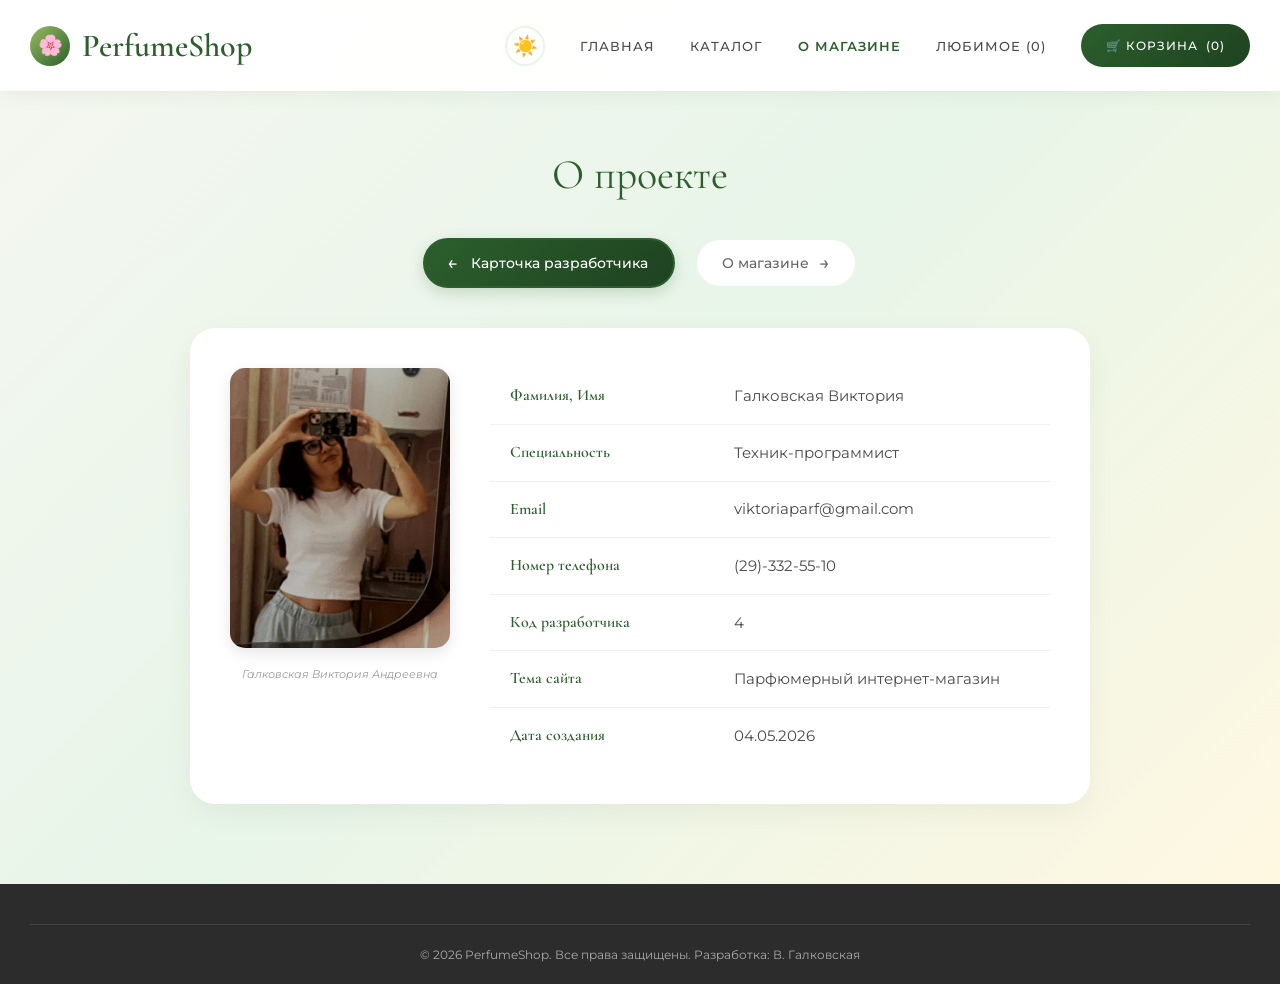
==== commit 3a80c643: "Add files via upload" ====
--- a/about.html
+++ b/about.html
@@ -449,6 +449,14 @@
         applyTheme(newTheme);
     });
 
+    function updateCartCount() {
+        const cart = JSON.parse(localStorage.getItem('ps_cart')) || [];
+        const totalItems = cart.reduce((sum, item) => sum + item.qty, 0);
+        document.getElementById('cartCount').textContent = '(' + totalItems + ')';
+    }
+
+    updateCartCount();
+    
     // Инициализация при загрузке страницы
     applyTheme(savedTheme);
 </script>
--- a/style.css
+++ b/style.css
@@ -1,4 +1,17 @@
+/* === БАЗОВЫЕ ПЕРЕМЕННЫЕ (Светлая тема) === */
 :root {
+    --bg-body: linear-gradient(135deg, #f5f7f0 0%, #e8f5e9 50%, #fff8e1 100%);
+    --bg-card: #ffffff;
+    --bg-header: rgba(255, 255, 255, 0.95);
+    --bg-input: #fafbfc;
+    --text-main: #4a4a4a;
+    --text-muted: #666666;
+    --border-color: #e8f5e9;
+    --shadow-color: rgba(0, 0, 0, 0.05);
+    --hero-bg: linear-gradient(135deg, #e8f5e9 0%, #f1f8e9 50%, #fff8e1 100%);
+    --footer-bg: #2c2c2c;
+    --footer-text: #aaaaaa;
+
     /* Основные цвета */
     --primary-color: #2c5f2d;
     --secondary-color: #97bc62;
@@ -12,6 +25,21 @@
     --container-max-width: 1200px;
     --section-padding: 80px;
     --grid-gap: 30px;
+}
+
+/* === ТЁМНАЯ ТЕМА === */
+[data-theme="dark"] {
+    --bg-body: linear-gradient(135deg, #1a1f1a 0%, #232b23 50%, #2a3025 100%);
+    --bg-card: #252d25;
+    --bg-header: rgba(30, 35, 30, 0.95);
+    --bg-input: #2d352d;
+    --text-main: #e8f5e9;
+    --text-muted: #a8b5a8;
+    --border-color: #3a453a;
+    --shadow-color: rgba(0, 0, 0, 0.3);
+    --hero-bg: linear-gradient(135deg, #1e2b1e 0%, #253325 50%, #2a3025 100%);
+    --footer-bg: #151915;
+    --footer-text: #8a958a;
 }
 
 * { margin: 0; padding: 0; box-sizing: border-box; }
@@ -100,21 +128,24 @@
     text-transform: uppercase; 
     transition: all 0.3s ease;
     white-space: nowrap;
+    position: relative;
 }
 
 nav a:hover { color: var(--primary-color); }
 
-nav a::after {
+nav a:not(.cart-btn)::after {
     content: '';
     position: absolute;
-    bottom: 0;
+    bottom: -4px;
     left: 0;
     width: 0;
     height: 2px;
     background: #97bc62;
     transition: width 0.3s ease;
 }
-nav a:hover::after { width: 100%; }
+nav a:not(.cart-btn):hover::after {
+    width: 100%;
+}
 
 .cart-btn {
     background: linear-gradient(135deg, var(--primary-color), #1e4220); 
@@ -130,7 +161,29 @@
     text-decoration: none;
 }
 
-.cart-btn:hover { transform: translateY(-2px); box-shadow: 0 8px 20px rgba(44, 95, 45, 0.3); }
+    .cart-btn:hover { transform: translateY(-2px); box-shadow: 0 8px 20px rgba(44, 95, 45, 0.3); color: white !important; }
+
+/* Стили кнопки темы */
+.theme-toggle {
+    background: transparent;
+    border: 2px solid var(--border-color);
+    border-radius: 50%;
+    width: 40px;
+    height: 40px;
+    cursor: pointer;
+    display: flex;
+    align-items: center;
+    justify-content: center;
+    font-size: 20px;
+    transition: all 0.3s;
+    flex-shrink: 0;
+}
+.theme-toggle:hover {
+    background: var(--bg-card);
+    border-color: #97bc62;
+    transform: scale(1.05);
+}
+.icon-dark { display: none; }
 
 /* === HERO БЛОК === */
 .hero {
@@ -1223,4 +1276,129 @@
 [data-theme="dark"] .brand-info-details .brand-history,
 [data-theme="dark"] .brand-info-details .brand-features li {
     color: #a8b5a8 !important;
+}
+/* === СТИЛИ ГАЛЕРЕИ === */
+.gallery-section {
+    padding: 60px 0;
+    background: transparent;
+}
+
+.gallery-grid {
+    display: grid;
+    /* Адаптивная сетка: минимум 250px, остальное растягивается */
+    grid-template-columns: repeat(auto-fill, minmax(250px, 1fr)); 
+    gap: 20px;
+    margin-bottom: 40px;
+}
+
+/* Карточка галереи */
+.gallery-item {
+    position: relative;
+    border-radius: 15px;
+    overflow: hidden;
+    box-shadow: 0 4px 15px rgba(0,0,0,0.1);
+    background: white;
+    animation: fadeIn 0.5s ease;
+    aspect-ratio: 1 / 1; /* Квадратные карточки */
+}
+
+@keyframes fadeIn {
+    from { opacity: 0; transform: scale(0.9); }
+    to { opacity: 1; transform: scale(1); }
+}
+
+.gallery-item img {
+    width: 100%;
+    height: 100%;
+    object-fit: cover;
+    transition: transform 0.5s;
+}
+
+.gallery-item:hover img {
+    transform: scale(1.1);
+}
+
+/* Подпись на фото */
+.gallery-caption {
+    position: absolute;
+    bottom: 0;
+    left: 0;
+    right: 0;
+    background: linear-gradient(to top, rgba(0,0,0,0.8), transparent);
+    color: white;
+    padding: 20px 15px 15px;
+    font-size: 0.9rem;
+    font-weight: 500;
+    transform: translateY(100%);
+    transition: transform 0.3s ease;
+}
+
+.gallery-item:hover .gallery-caption {
+    transform: translateY(0);
+}
+
+/* Панель управления */
+.gallery-controls {
+    background: white;
+    padding: 20px;
+    border-radius: 15px;
+    box-shadow: 0 4px 15px rgba(0,0,0,0.05);
+    max-width: 600px;
+    margin: 0 auto;
+}
+
+.input-group {
+    display: flex;
+    gap: 10px;
+    flex-wrap: wrap;
+}
+
+.input-group input {
+    flex: 1;
+    padding: 10px 15px;
+    border: 2px solid #e8f5e9;
+    border-radius: 10px;
+    font-family: inherit;
+    min-width: 200px;
+}
+
+#addPhotoBtn {
+    padding: 10px 20px;
+    background: #2c5f2d;
+    color: white;
+    border: none;
+    border-radius: 10px;
+    cursor: pointer;
+    font-weight: 600;
+    transition: background 0.3s;
+    white-space: nowrap;
+}
+
+#addPhotoBtn:hover {
+    background: #1e4220;
+}
+
+.error-message {
+    color: #e74c3c;
+    margin-top: 10px;
+    text-align: center;
+    font-size: 0.9rem;
+    min-height: 20px;
+}
+
+/* Темная тема для галереи */
+[data-theme="dark"] .gallery-item {
+    background: #252d25;
+    box-shadow: 0 4px 15px rgba(0,0,0,0.3);
+}
+
+[data-theme="dark"] .gallery-controls {
+    background: #252d25;
+    box-shadow: 0 4px 15px rgba(0,0,0,0.3);
+}
+
+[data-theme="dark"] .input-group input {
+    background: #1a1f1a;
+    color: #e8f5e9;
+    border-color: #3a453a;
 }
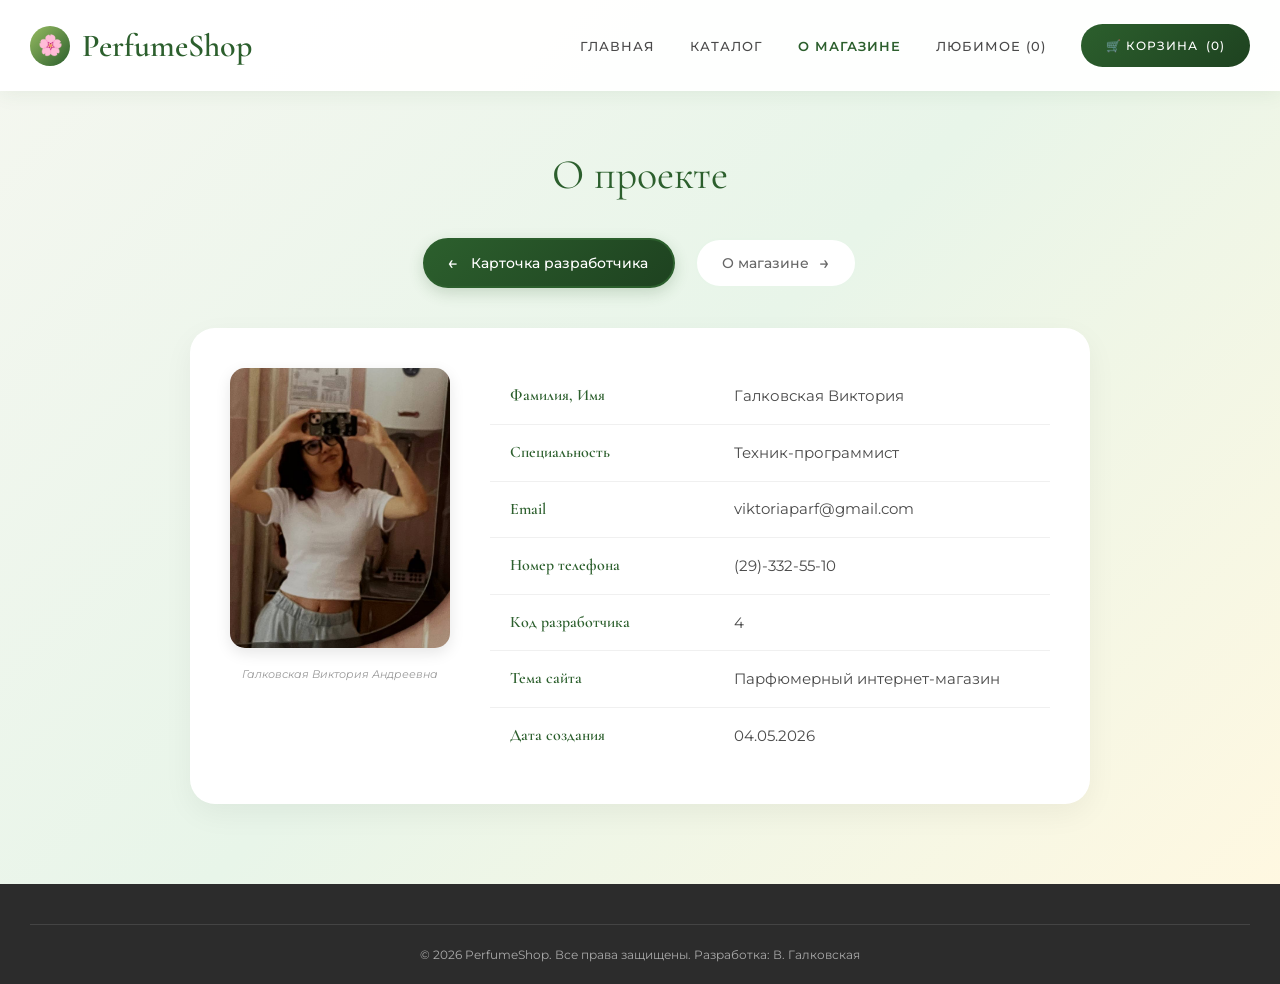
==== commit 24291adc: "Add files via upload" ====
--- a/about.html
+++ b/about.html
@@ -22,21 +22,6 @@
     --footer-text: #aaaaaa;
 }
 
-/* === ТЁМНАЯ ТЕМА === */
-[data-theme="dark"] {
-    --bg-body: linear-gradient(135deg, #1a1f1a 0%, #232b23 50%, #2a3025 100%);
-    --bg-card: #252d25;
-    --bg-header: rgba(30, 35, 30, 0.95);
-    --bg-input: #2d352d;
-    --text-main: #e8f5e9;
-    --text-muted: #a8b5a8;
-    --border-color: #3a453a;
-    --shadow-color: rgba(0, 0, 0, 0.3);
-    --hero-bg: linear-gradient(135deg, #1e2b1e 0%, #253325 50%, #2a3025 100%);
-    --footer-bg: #151915;
-    --footer-text: #8a958a;
-}
-
 /* Применение переменных */
 body {
     background: var(--bg-body);
@@ -260,7 +245,6 @@
                 </a>
                 <nav>
                     <ul>
-                        <li><button id="themeToggle" class="theme-toggle"><span class="icon-light">☀️</span><span class="icon-dark">🌙</span></button></li>
                         <li><a href="index.html">Главная</a></li>
                         <li><a href="catalog.html">Каталог</a></li>
                         <li><a href="about.html" style="color:#2c5f2d; font-weight:600;">О магазине</a></li>
@@ -385,80 +369,5 @@
             }
         }
     </script>
-<script>
-    // 1. Получаем элементы DOM
-    const themeToggle = document.getElementById('themeToggle');
-    const htmlElement = document.documentElement;
-    const iconLight = themeToggle.querySelector('.icon-light');
-    const iconDark = themeToggle.querySelector('.icon-dark');
-
-    // 2. Проверяем сохранённую тему в localStorage
-    const savedTheme = localStorage.getItem('theme') || 'light';
-    
-    // Применяем тему при загрузке
-    function applyTheme(theme) {
-        // Изменяем атрибут data-theme у корневого элемента
-        htmlElement.setAttribute('data-theme', theme);
-        
-        // Меняем иконку через display (манипуляция DOM-свойствами)
-        if (theme === 'dark') {
-            iconLight.style.display = 'none';
-            iconDark.style.display = 'inline';
-        } else {
-            iconLight.style.display = 'inline';
-            iconDark.style.display = 'none';
-        }
-
-        // Изменяем фоновые изображения/градиенты, если не подходят под тему
-        updateBackgrounds(theme);
-    }
-
-    // Функция смены фонов (требование задания)
-    function updateBackgrounds(theme) {
-        const heroSection = document.querySelector('.hero');
-        const advantagesSection = document.querySelector('.advantages');
-        
-        if (heroSection) {
-            if (theme === 'dark') {
-                // Тёмный градиент для Hero
-                heroSection.style.background = 'linear-gradient(135deg, #1e2b1e 0%, #253325 50%, #2a3025 100%)';
-            } else {
-                // Светлый градиент по умолчанию
-                heroSection.style.background = 'linear-gradient(135deg, #e8f5e9 0%, #f1f8e9 50%, #fff8e1 100%)';
-            }
-        }
-
-        if (advantagesSection) {
-            if (theme === 'dark') {
-                advantagesSection.style.background = 'linear-gradient(135deg, rgba(30, 43, 30, 0.6), rgba(42, 48, 37, 0.6))';
-            } else {
-                advantagesSection.style.background = 'linear-gradient(135deg, rgba(232, 245, 233, 0.5), rgba(255, 248, 225, 0.5))';
-            }
-        }
-    }
-
-    // 3. Назначаем обработчик события клика
-    themeToggle.addEventListener('click', () => {
-        const currentTheme = htmlElement.getAttribute('data-theme');
-        const newTheme = currentTheme === 'dark' ? 'light' : 'dark';
-        
-        // Сохраняем выбор пользователя
-        localStorage.setItem('theme', newTheme);
-        
-        // Применяем изменения
-        applyTheme(newTheme);
-    });
-
-    function updateCartCount() {
-        const cart = JSON.parse(localStorage.getItem('ps_cart')) || [];
-        const totalItems = cart.reduce((sum, item) => sum + item.qty, 0);
-        document.getElementById('cartCount').textContent = '(' + totalItems + ')';
-    }
-
-    updateCartCount();
-    
-    // Инициализация при загрузке страницы
-    applyTheme(savedTheme);
-</script>
 </body>
 </html>
--- a/style.css
+++ b/style.css
@@ -1,3 +1,120 @@
+/* === ПЛАВНОЕ ПОЯВЛЕНИЕ СТРАНИЦ === */
+body {
+    opacity: 0;
+    animation: fadeInPage 0.6s ease forwards;
+}
+
+@keyframes fadeInPage {
+    from {
+        opacity: 0;
+        transform: translateY(20px);
+    }
+    to {
+        opacity: 1;
+        transform: translateY(0);
+    }
+}
+
+/* Плавное появление шапки */
+header {
+    animation: slideDownHeader 0.8s ease forwards;
+}
+
+@keyframes slideDownHeader {
+    from {
+        opacity: 0;
+        transform: translateY(-30px);
+    }
+    to {
+        opacity: 1;
+        transform: translateY(0);
+    }
+}
+
+/* Плавное появление hero секции */
+.hero {
+    animation: fadeInUp 0.8s ease 0.2s forwards;
+    opacity: 0;
+}
+
+@keyframes fadeInUp {
+    from {
+        opacity: 0;
+        transform: translateY(30px);
+    }
+    to {
+        opacity: 1;
+        transform: translateY(0);
+    }
+}
+
+/* Плавное появление секций */
+.section {
+    opacity: 0;
+    animation: fadeInSection 0.8s ease 0.3s forwards;
+}
+
+@keyframes fadeInSection {
+    from {
+        opacity: 0;
+        transform: translateY(20px);
+    }
+    to {
+        opacity: 1;
+        transform: translateY(0);
+    }
+}
+
+/* Плавная прокрутка для всех ссылок */
+html {
+    scroll-behavior: smooth;
+}
+
+/* Эффект при наведении на ссылки меню */
+nav a {
+    position: relative;
+    transition: all 0.3s ease;
+}
+
+nav a::after {
+    content: '';
+    position: absolute;
+    bottom: -5px;
+    left: 0;
+    width: 0;
+    height: 2px;
+    background: linear-gradient(90deg, #97bc62, #2c5f2d);
+    transition: width 0.3s ease;
+}
+
+nav a:hover::after {
+    width: 100%;
+}
+
+/* Плавное появление карточек товаров */
+.product-card {
+    opacity: 0;
+    animation: fadeInCard 0.6s ease forwards;
+}
+
+/* Задержка для каждой карточки (каскадный эффект) */
+.product-card:nth-child(1) { animation-delay: 0.1s; }
+.product-card:nth-child(2) { animation-delay: 0.2s; }
+.product-card:nth-child(3) { animation-delay: 0.3s; }
+.product-card:nth-child(4) { animation-delay: 0.4s; }
+.product-card:nth-child(5) { animation-delay: 0.5s; }
+.product-card:nth-child(6) { animation-delay: 0.6s; }
+
+@keyframes fadeInCard {
+    from {
+        opacity: 0;
+        transform: translateY(30px) scale(0.95);
+    }
+    to {
+        opacity: 1;
+        transform: translateY(0) scale(1);
+    }
+}
 /* === БАЗОВЫЕ ПЕРЕМЕННЫЕ (Светлая тема) === */
 :root {
     --bg-body: linear-gradient(135deg, #f5f7f0 0%, #e8f5e9 50%, #fff8e1 100%);
@@ -26,22 +143,6 @@
     --section-padding: 80px;
     --grid-gap: 30px;
 }
-
-/* === ТЁМНАЯ ТЕМА === */
-[data-theme="dark"] {
-    --bg-body: linear-gradient(135deg, #1a1f1a 0%, #232b23 50%, #2a3025 100%);
-    --bg-card: #252d25;
-    --bg-header: rgba(30, 35, 30, 0.95);
-    --bg-input: #2d352d;
-    --text-main: #e8f5e9;
-    --text-muted: #a8b5a8;
-    --border-color: #3a453a;
-    --shadow-color: rgba(0, 0, 0, 0.3);
-    --hero-bg: linear-gradient(135deg, #1e2b1e 0%, #253325 50%, #2a3025 100%);
-    --footer-bg: #151915;
-    --footer-text: #8a958a;
-}
-
 * { margin: 0; padding: 0; box-sizing: border-box; }
 
 html {
@@ -937,76 +1038,344 @@
     color: #e8f5e9 !important;
 }
 /* =========================================
-   ИСПРАВЛЕНИЕ: ТЁМНЫЕ БЛОКИ (КАРТОЧКИ, ФОРМЫ)
+   ПОЛНАЯ ТЁМНАЯ ТЕМА
    ========================================= */
 
-/* 1. Блоки в корзине и оформлении заказа */
+/* Глобальные стили */
+[data-theme="dark"] body {
+    background: var(--bg-body);
+    color: var(--text-main);
+}
+
+[data-theme="dark"] h1,
+[data-theme="dark"] h2,
+[data-theme="dark"] h3,
+[data-theme="dark"] h4,
+[data-theme="dark"] .section-title,
+[data-theme="dark"] .product-card h3,
+[data-theme="dark"] .modal-title,
+[data-theme="dark"] .cart-title,
+[data-theme="dark"] .page-title,
+[data-theme="dark"] .logo {
+    color: var(--text-heading) !important;
+}
+
+[data-theme="dark"] p,
+[data-theme="dark"] span,
+[data-theme="dark"] li,
+[data-theme="dark"] label,
+[data-theme="dark"] .product-meta,
+[data-theme="dark"] .product-brand,
+[data-theme="dark"] .cart-item-meta,
+[data-theme="dark"] .footer-col p,
+[data-theme="dark"] .footer-col a,
+[data-theme="dark"] .footer-bottom p,
+[data-theme="dark"] .results-count,
+[data-theme="dark"] .no-results,
+[data-theme="dark"] .brand-info-details .brand-history,
+[data-theme="dark"] .brand-info-details .brand-features li {
+    color: var(--text-muted) !important;
+}
+
+/* Шапка */
+[data-theme="dark"] header {
+    background: var(--bg-header) !important;
+    border-bottom: 1px solid var(--border-color);
+}
+
+[data-theme="dark"] nav a {
+    color: var(--text-main) !important;
+}
+
+[data-theme="dark"] nav a:hover {
+    color: var(--accent-light) !important;
+}
+
+[data-theme="dark"] .cart-btn {
+    background: linear-gradient(135deg, var(--accent), #1e4220) !important;
+    color: white !important;
+}
+
+/* Hero секция */
+[data-theme="dark"] .hero {
+    background: linear-gradient(135deg, #2a2a2a 0%, #333333 50%, #2e2e2e 100%) !important;
+    border: 1px solid var(--border-color);
+}
+
+[data-theme="dark"] .hero h1 {
+    color: var(--text-heading) !important;
+    text-shadow: 0 2px 10px rgba(0,0,0,0.3);
+}
+
+[data-theme="dark"] .hero p {
+    color: var(--text-muted) !important;
+}
+
+/* Карточки товаров */
+[data-theme="dark"] .product-card,
+[data-theme="dark"] .adv-item,
+[data-theme="dark"] .brand-card,
+[data-theme="dark"] .marquee-card,
+[data-theme="dark"] .gallery-item {
+    background: var(--bg-card) !important;
+    border: 1px solid var(--border-color);
+    box-shadow: 0 5px 20px var(--shadow-color) !important;
+}
+
+[data-theme="dark"] .product-card:hover,
+[data-theme="dark"] .adv-item:hover,
+[data-theme="dark"] .brand-card:hover {
+    box-shadow: 0 15px 40px var(--shadow-hover) !important;
+    border-color: var(--accent-light);
+}
+
+[data-theme="dark"] .product-image,
+[data-theme="dark"] .brand-logo,
+[data-theme="dark"] .cart-item-img,
+[data-theme="dark"] .cart-item-image,
+[data-theme="dark"] .modal-image {
+    background: #222222 !important;
+}
+
+[data-theme="dark"] .price,
+[data-theme="dark"] .cart-item-price,
+[data-theme="dark"] .modal-price {
+    color: var(--accent-light) !important;
+}
+
+[data-theme="dark"] .add-to-cart {
+    color: var(--accent-light) !important;
+    border-color: var(--accent-light) !important;
+}
+
+[data-theme="dark"] .add-to-cart:hover {
+    background: var(--accent-light) !important;
+    color: white !important;
+}
+
+/* Секции с фоном */
+[data-theme="dark"] .advantages,
+[data-theme="dark"] .brands-section,
+[data-theme="dark"] .gallery-section,
+[data-theme="dark"] .marquee-section {
+    background: var(--bg-section) !important;
+}
+
+[data-theme="dark"] .newsletter {
+    background: linear-gradient(135deg, var(--accent), #1e4220) !important;
+}
+
+[data-theme="dark"] .newsletter h2 {
+    color: white !important;
+}
+
+[data-theme="dark"] .newsletter p {
+    color: rgba(255,255,255,0.9) !important;
+}
+
+/* Формы и инпуты */
+[data-theme="dark"] input,
+[data-theme="dark"] select,
+[data-theme="dark"] textarea {
+    background: var(--bg-input) !important;
+    color: var(--text-main) !important;
+    border-color: var(--border-color) !important;
+}
+
+[data-theme="dark"] input::placeholder,
+[data-theme="dark"] textarea::placeholder {
+    color: var(--text-muted) !important;
+}
+
+[data-theme="dark"] input:focus,
+[data-theme="dark"] select:focus,
+[data-theme="dark"] textarea:focus {
+    border-color: var(--accent-light) !important;
+    box-shadow: 0 0 0 3px var(--accent-bg) !important;
+}
+
+/* Корзина и Оформление */
 [data-theme="dark"] .cart-items,
 [data-theme="dark"] .cart-summary,
 [data-theme="dark"] .checkout-form-section,
 [data-theme="dark"] .checkout-summary-section,
 [data-theme="dark"] .success-box {
-    background: #252d25 !important;
-    color: #e8f5e9 !important;
-    box-shadow: 0 5px 20px rgba(0, 0, 0, 0.3) !important;
-}
-
-/* Заголовки внутри блоков */
+    background: var(--bg-card) !important;
+    border: 1px solid var(--border-color);
+    box-shadow: 0 5px 20px var(--shadow-color) !important;
+}
+
 [data-theme="dark"] .cart-items h2,
 [data-theme="dark"] .cart-summary h2,
 [data-theme="dark"] .checkout-form-section h2,
 [data-theme="dark"] .checkout-summary-section h2,
-[data-theme="dark"] .success-box h2 {
-    color: #97bc62 !important;
-    border-bottom-color: #3a453a !important;
-}
-
-/* 2. Блоки фильтров в каталоге */
-[data-theme="dark"] .filters {
-    background: #252d25 !important;
-    box-shadow: 0 5px 20px rgba(0, 0, 0, 0.3) !important;
-}
-
-/* Текст внутри фильтров */
-[data-theme="dark"] .filter-group label,
-[data-theme="dark"] .results-count {
-    color: #a8b5a8 !important;
-}
-
-/* Выпадающие списки и поиск */
-[data-theme="dark"] .filter-group select,
-[data-theme="dark"] .search-box input {
-    background: #1a1f1a !important;
-    color: #e8f5e9 !important;
-    border-color: #3a453a !important;
-}
-
-/* 3. Общие стили для полей ввода (чтобы работали везде) */
-[data-theme="dark"] input,
-[data-theme="dark"] select,
-[data-theme="dark"] textarea {
-    background-color: #1a1f1a !important;
-    color: #e8f5e9 !important;
-    border: 2px solid #3a453a !important;
-}
-
-/* 4. Итоговые суммы и цены */
-[data-theme="dark"] .cart-item-price,
+[data-theme="dark"] .success-box h2,
+[data-theme="dark"] .success-box p {
+    color: var(--text-heading) !important;
+    border-bottom-color: var(--border-light) !important;
+}
+
 [data-theme="dark"] .summary-row span,
 [data-theme="dark"] .total {
-    color: #97bc62 !important;
-}
-
-/* 5. Кнопки внутри тёмных блоков */
-[data-theme="dark"] .add-to-cart,
+    color: var(--text-main) !important;
+}
+
+[data-theme="dark"] .summary-row.total span {
+    color: var(--accent-light) !important;
+}
+
+[data-theme="dark"] .checkout-btn,
+[data-theme="dark"] .modal-cart-btn,
+[data-theme="dark"] .submit-btn {
+    background: linear-gradient(135deg, var(--accent), #1e4220) !important;
+    color: white !important;
+}
+
 [data-theme="dark"] .remove-btn {
-    color: #97bc62 !important;
-    border-color: #97bc62 !important;
-}
-[data-theme="dark"] .add-to-cart:hover,
+    color: #ff6b6b !important;
+    border-color: #ff6b6b !important;
+}
+
 [data-theme="dark"] .remove-btn:hover {
-    background: #97bc62 !important;
-    color: #fff !important;
+    background: #ff6b6b !important;
+    color: white !important;
+}
+
+/* Фильтры */
+[data-theme="dark"] .filters {
+    background: var(--bg-card) !important;
+    border: 1px solid var(--border-color);
+    box-shadow: 0 5px 20px var(--shadow-color) !important;
+}
+
+[data-theme="dark"] .filter-group label {
+    color: var(--text-muted) !important;
+}
+
+/* Модальные окна */
+[data-theme="dark"] .modal {
+    background: rgba(0, 0, 0, 0.7) !important;
+}
+
+[data-theme="dark"] .modal-content {
+    background: var(--bg-card) !important;
+    border: 1px solid var(--border-color);
+}
+
+[data-theme="dark"] .note-level {
+    background: #222222 !important;
+    border-left-color: var(--accent-light) !important;
+}
+
+[data-theme="dark"] .note-level h4 {
+    color: var(--accent-light) !important;
+}
+
+[data-theme="dark"] .note-level p {
+    color: var(--text-muted) !important;
+}
+
+/* Панель брендов */
+[data-theme="dark"] .brand-info-panel {
+    background: var(--bg-card) !important;
+    border: 1px solid var(--border-color);
+    box-shadow: 0 5px 30px var(--shadow-color) !important;
+}
+
+[data-theme="dark"] .brand-info-details h3 {
+    color: var(--text-heading) !important;
+    border-bottom-color: var(--accent-light) !important;
+}
+
+[data-theme="dark"] .brand-info-logo {
+    background: #222222 !important;
+}
+
+/* Галерея */
+[data-theme="dark"] .gallery-controls {
+    background: var(--bg-card) !important;
+    border: 1px solid var(--border-color);
+}
+
+[data-theme="dark"] #addPhotoBtn {
+    background: var(--accent) !important;
+}
+
+[data-theme="dark"] #addPhotoBtn:hover {
+    background: var(--accent-light) !important;
+}
+
+/* Подвал */
+[data-theme="dark"] footer {
+    background: var(--bg-footer) !important;
+    border-top: 1px solid var(--border-color);
+}
+
+[data-theme="dark"] .footer-col h4 {
+    color: var(--text-heading) !important;
+}
+
+[data-theme="dark"] .footer-col p,
+[data-theme="dark"] .footer-col a,
+[data-theme="dark"] .footer-bottom p {
+    color: var(--text-muted) !important;
+}
+
+[data-theme="dark"] .footer-col a:hover {
+    color: var(--accent-light) !important;
+}
+
+/* Кнопки переключения темы */
+[data-theme="dark"] .theme-toggle {
+    border-color: var(--border-color);
+    color: var(--accent-light);
+}
+
+[data-theme="dark"] .theme-toggle:hover {
+    background: var(--bg-card);
+    border-color: var(--accent-light);
+}
+
+/* Бегущая строка */
+[data-theme="dark"] .marquee-controls {
+    background: var(--bg-card);
+    border: 1px solid var(--border-color);
+}
+
+[data-theme="dark"] .control-group span {
+    color: var(--text-muted) !important;
+}
+
+[data-theme="dark"] .marquee-controls button {
+    border-color: var(--accent-light);
+    color: var(--accent-light);
+}
+
+[data-theme="dark"] .marquee-controls button:hover {
+    background: var(--accent-light);
+    color: white;
+}
+
+/* Пустые состояния */
+[data-theme="dark"] .empty-state,
+[data-theme="dark"] .cart-empty,
+[data-theme="dark"] .favorites-empty,
+[data-theme="dark"] .info-placeholder {
+    color: var(--text-muted) !important;
+}
+
+[data-theme="dark"] .empty-state h2,
+[data-theme="dark"] .cart-empty h2,
+[data-theme="dark"] .favorites-empty h1,
+[data-theme="dark"] .info-placeholder p {
+    color: var(--text-heading) !important;
+}
+
+[data-theme="dark"] .empty-state a,
+[data-theme="dark"] .cart-empty a,
+[data-theme="dark"] .favorites-empty a {
+    color: var(--accent-light) !important;
+    border-bottom-color: var(--accent-light) !important;
 }
 /* === СЕКЦИЯ БРЕНДОВ (ЗАДАНИЕ 2) === */
 .brands-section {
@@ -1401,4 +1770,191 @@
     background: #1a1f1a;
     color: #e8f5e9;
     border-color: #3a453a;
+}
+/* === ПЛАВНЫЙ ПЕРЕХОД МЕЖДУ ТЕМАМИ === */
+*, *::before, *::after {
+    transition: background-color var(--transition-speed) ease,
+                color var(--transition-speed) ease,
+                border-color var(--transition-speed) ease,
+                box-shadow var(--transition-speed) ease;
+}
+
+/* Исключаем элементы, которые не должны анимироваться */
+.no-transition,
+.no-transition *,
+.no-transition *::before,
+.no-transition *::after {
+    transition: none !important;
+}
+
+/* Анимация переключения темы */
+body {
+    transition: background 0.6s ease, color 0.4s ease;
+}
+
+header, footer, .product-card, .modal-content, .cart-summary, 
+.checkout-form-section, .checkout-summary-section, .filters,
+.brand-info-panel, .gallery-controls, .marquee-controls,
+.adv-item, .newsletter, .hero, .advantages, .brands-section,
+.gallery-section, .marquee-section, .section {
+    transition: background var(--transition-speed) ease,
+                color var(--transition-speed) ease,
+                box-shadow var(--transition-speed) ease,
+                border-color var(--transition-speed) ease;
+}
+/* === jQuery Галерея === */
+.jquery-gallery-section {
+    padding: 60px 0;
+    background: linear-gradient(135deg, rgba(232, 245, 233, 0.3), rgba(255, 248, 225, 0.3));
+}
+
+.gallery-wrapper {
+    max-width: 1000px;
+    margin: 0 auto;
+    padding: 0 20px;
+}
+
+.gallery-thumbnails {
+    display: grid;
+    grid-template-columns: repeat(auto-fill, minmax(140px, 1fr));
+    gap: 20px;
+}
+
+.thumb-item {
+    cursor: pointer;
+    border-radius: 12px;
+    overflow: hidden;
+    box-shadow: 0 4px 15px rgba(0,0,0,0.1);
+    transition: transform 0.3s, box-shadow 0.3s;
+    aspect-ratio: 1/1;
+    background: #f8f9fa;
+    display: flex;
+    align-items: center;
+    justify-content: center;
+}
+
+.thumb-item:hover {
+    transform: translateY(-5px);
+    box-shadow: 0 8px 25px rgba(44, 95, 45, 0.2);
+}
+
+.thumb-item img {
+    width: 100%;
+    height: 100%;
+    object-fit: cover;
+    transition: transform 0.4s;
+}
+
+.thumb-item:hover img {
+    transform: scale(1.1);
+}
+
+/* Стили модального окна jQuery UI */
+.ui-dialog.custom-gallery-dialog {
+    background: white;
+    border-radius: 20px;
+    overflow: hidden;
+    box-shadow: 0 20px 60px rgba(0,0,0,0.3);
+    border: none;
+    padding: 0;
+}
+
+.ui-dialog-titlebar {
+    background: #2c5f2d;
+    color: white;
+    border: none;
+    border-radius: 20px 20px 0 0;
+    padding: 15px 20px;
+}
+
+.ui-dialog-titlebar-close {
+    display: none !important; /* Скрываем стандартный крестик */
+}
+
+.modal-gallery-content {
+    position: relative;
+    background: #f8f9fa;
+    display: flex;
+    align-items: center;
+    justify-content: center;
+    padding: 20px;
+    min-height: 300px;
+}
+
+#modalMainImage {
+    max-width: 100%;
+    max-height: 400px;
+    object-fit: contain;
+    border-radius: 10px;
+}
+
+.modal-nav-btn {
+    position: absolute;
+    top: 50%;
+    transform: translateY(-50%);
+    background: rgba(255,255,255,0.9);
+    border: none;
+    width: 45px;
+    height: 45px;
+    border-radius: 50%;
+    font-size: 20px;
+    cursor: pointer;
+    box-shadow: 0 4px 10px rgba(0,0,0,0.15);
+    transition: all 0.3s;
+    color: #2c5f2d;
+    z-index: 10;
+}
+
+.modal-nav-btn:hover {
+    background: #2c5f2d;
+    color: white;
+    transform: translateY(-50%) scale(1.1);
+}
+
+.modal-prev { left: 15px; }
+.modal-next { right: 15px; }
+
+.modal-caption {
+    text-align: center;
+    padding: 15px;
+    font-size: 1.1rem;
+    color: #4a4a4a;
+    font-weight: 500;
+    background: white;
+}
+
+.modal-close-btn {
+    width: 100%;
+    padding: 15px;
+    background: linear-gradient(135deg, #2c5f2d, #1e4220);
+    color: white;
+    border: none;
+    font-size: 1rem;
+    font-weight: 600;
+    cursor: pointer;
+    transition: background 0.3s;
+}
+
+.modal-close-btn:hover {
+    background: linear-gradient(135deg, #1e4220, #0f2610);
+}
+
+/* Темная тема */
+[data-theme="dark"] .jquery-gallery-section {
+    background: linear-gradient(135deg, rgba(30, 43, 30, 0.4), rgba(42, 48, 37, 0.4));
+}
+[data-theme="dark"] .thumb-item { background: #252d25; }
+[data-theme="dark"] .ui-dialog.custom-gallery-dialog { background: #2a2a2a; }
+[data-theme="dark"] .modal-gallery-content { background: #222; }
+[data-theme="dark"] .modal-caption { background: #2a2a2a; color: #e8e8e8; }
+[data-theme="dark"] .modal-close-btn { background: #333; color: #fff; }
+
+/* Адаптивность */
+@media (max-width: 768px) {
+    .gallery-thumbnails { grid-template-columns: repeat(3, 1fr); gap: 12px; }
+    #modalMainImage { max-height: 250px; }
+    .modal-nav-btn { width: 35px; height: 35px; font-size: 16px; }
+}
+@media (max-width: 480px) {
+    .gallery-thumbnails { grid-template-columns: repeat(2, 1fr); }
 }
